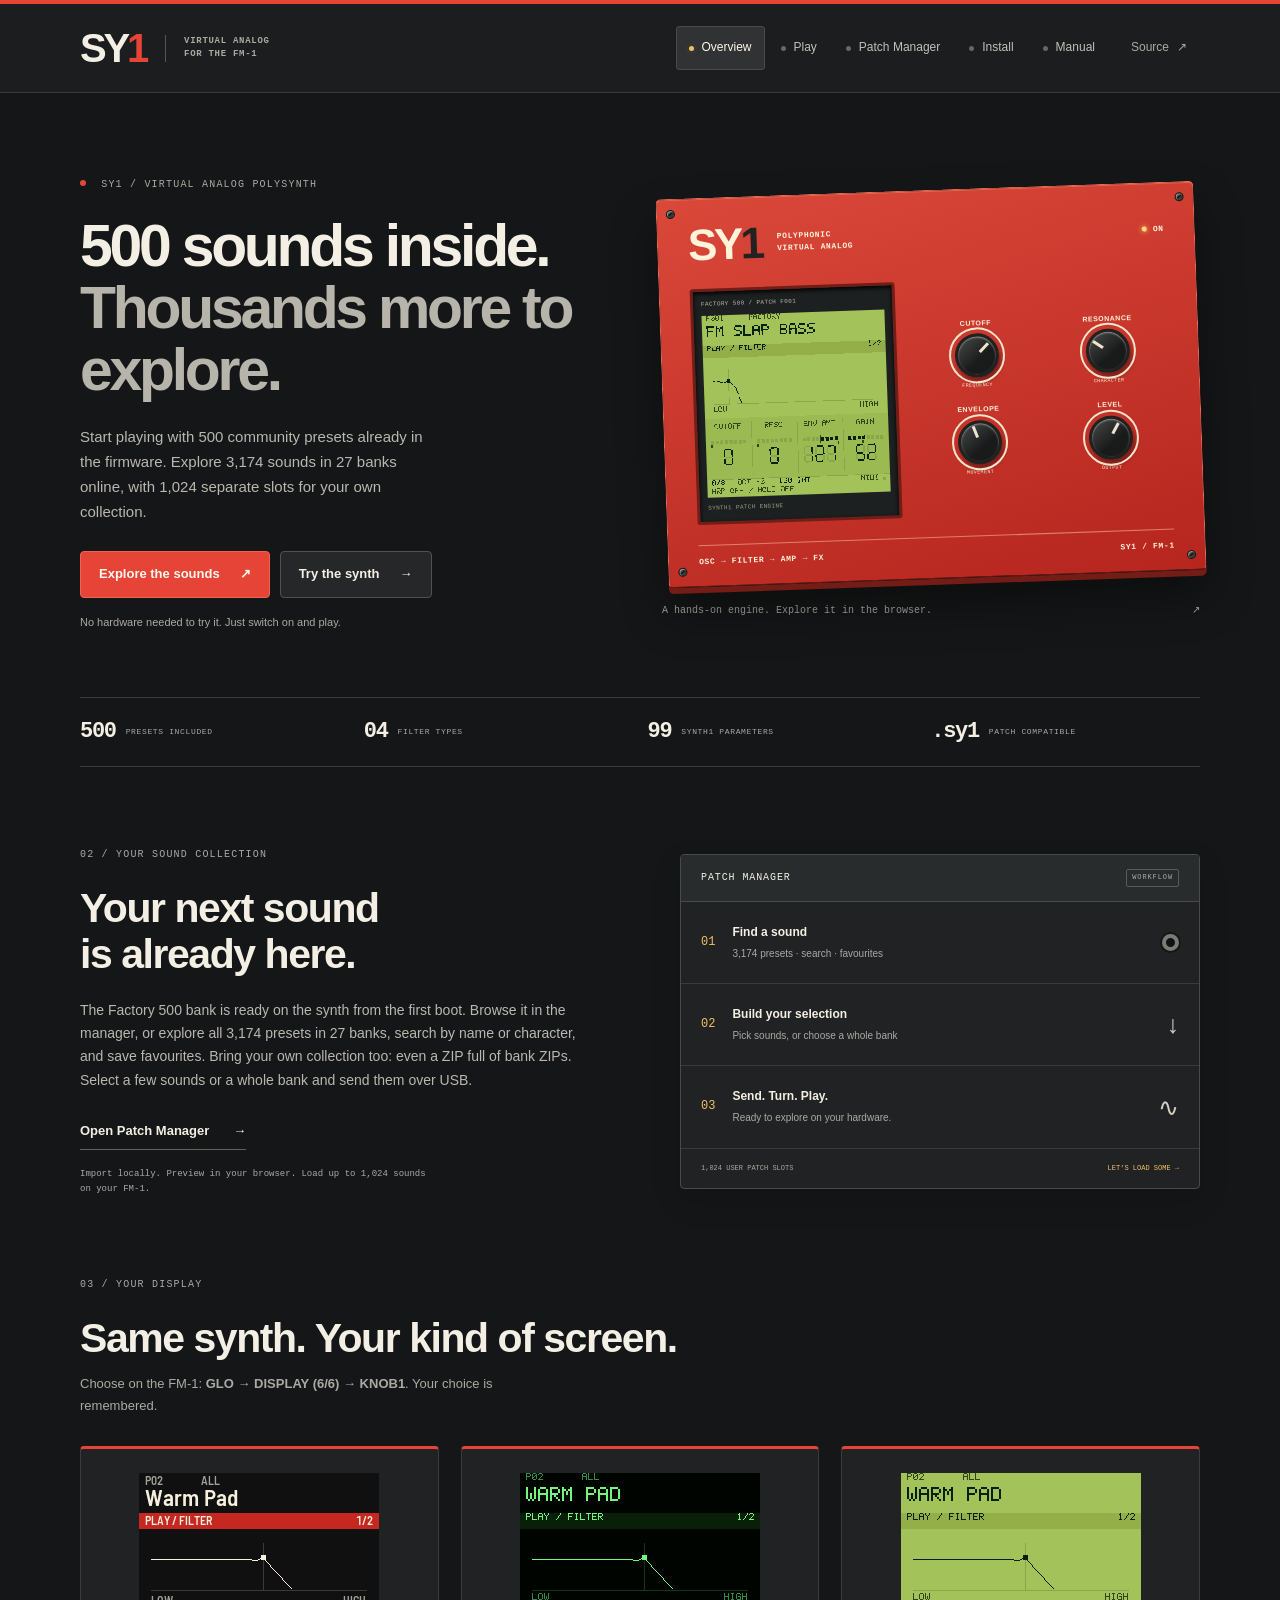
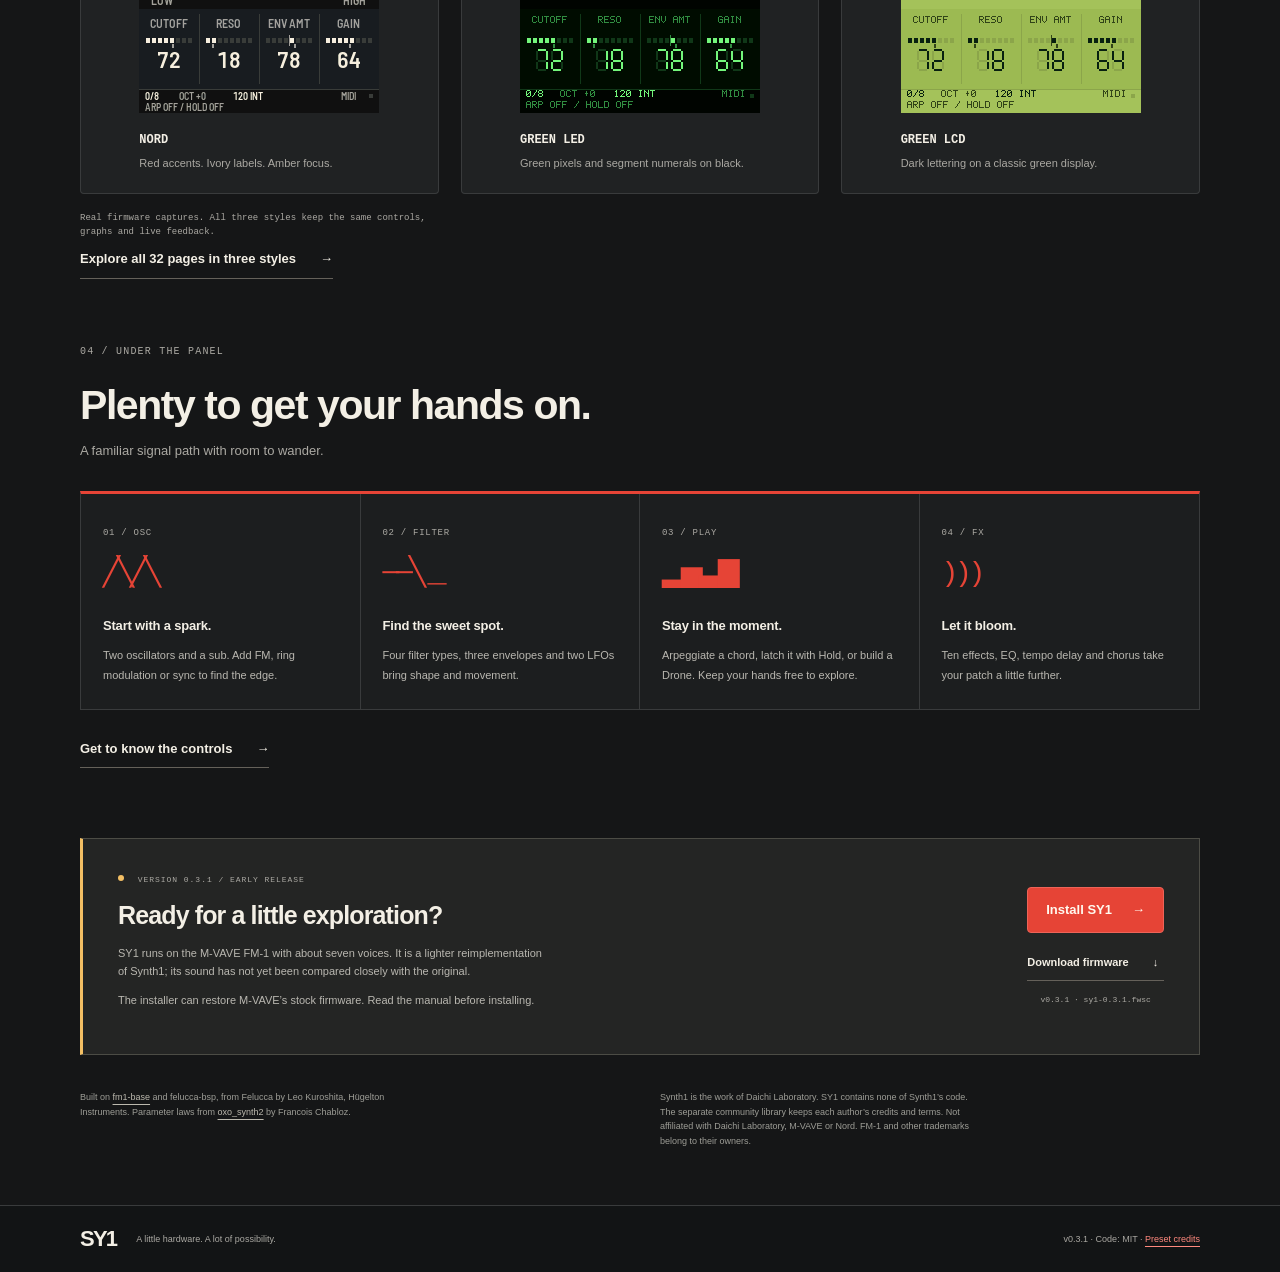
==== index.html @ b0b43656 "Patch Manager as a full-window librarian for the 1,024 user slots Two panes with a slot map, staged " ====
<!doctype html>
<html lang="en">
<head>
  <meta charset="utf-8">
  <meta name="viewport" content="width=device-width, initial-scale=1">
  <title>SY1 · Thousands of patches. One small synth.</title>
  <meta name="description" content="Turn the M-VAVE FM-1 into a hands-on virtual analog polysynth. Play SY1 in your browser, install the firmware, and manage your Synth1 patches.">
<link rel="stylesheet" href="assets/site.css">
</head>
<body data-site-page="home">
<a class="site-skip" href="#content">Skip to content</a>
<header class="site-header"><div class="site-header-inner"><a class="site-brand" href="./" aria-label="SY1 home">SY<span>1</span><span class="brand-caption">VIRTUAL ANALOG<br>FOR THE FM-1</span></a><nav class="site-nav" aria-label="Main navigation"><a href="./" aria-current="page"><span class="nav-led" aria-hidden="true"></span>Overview</a><a href="emu/"><span class="nav-led" aria-hidden="true"></span>Play</a><a href="manager/" target="_blank" rel="noopener"><span class="nav-led" aria-hidden="true"></span>Patch Manager</a><a href="install/"><span class="nav-led" aria-hidden="true"></span>Install</a><a href="manual/"><span class="nav-led" aria-hidden="true"></span>Manual</a><a href="https://github.com/fenderberg/fm1-sy1" class="source-link">Source <span aria-hidden="true">↗</span></a></nav></div></header>
<main id="content" tabindex="-1">
  <section class="hero">
    <div class="hero-copy">
      <p class="eyebrow"><span class="signal-led" aria-hidden="true"></span> SY1 / VIRTUAL ANALOG POLYSYNTH</p>
      <h1>500 sounds inside.<br><span>Thousands more to explore.</span></h1>
      <p class="hero-lede">Start playing with 500 community presets already in the firmware. Explore 3,174 sounds in 27 banks online, with 1,024 separate slots for your own collection.</p>
      <div class="hero-actions"><a class="button primary" href="manager/" target="_blank" rel="noopener">Explore the sounds <span aria-hidden="true">↗</span></a><a class="button secondary" href="emu/">Try the synth <span aria-hidden="true">→</span></a></div>
      <p class="hero-note">No hardware needed to try it. Just switch on and play.</p>
    </div>
    <a class="rack-link" href="emu/" aria-label="Open SY1 in the browser">
      <div class="rack" aria-hidden="true">
        <i class="rack-screw screw-tl"></i><i class="rack-screw screw-tr"></i><i class="rack-screw screw-bl"></i><i class="rack-screw screw-br"></i>
        <div class="rack-topline"><span class="rack-brand">SY<span>1</span></span><span class="rack-label">POLYPHONIC<br>VIRTUAL ANALOG</span><span class="rack-power"><i></i> ON</span></div>
        <div class="rack-controls">
          <div class="rack-lcd"><span class="lcd-caption">FACTORY 500 / PATCH F001</span><img src="manual/img/screen-factory-lcd.png" width="240" height="240" alt=""><span class="lcd-footer">SYNTH1 PATCH ENGINE</span></div>
          <div class="rack-knobs">
            <div class="knob-unit"><span>CUTOFF</span><i class="knob knob-a"></i><small>FREQUENCY</small></div>
            <div class="knob-unit"><span>RESONANCE</span><i class="knob knob-b"></i><small>CHARACTER</small></div>
            <div class="knob-unit"><span>ENVELOPE</span><i class="knob knob-c"></i><small>MOVEMENT</small></div>
            <div class="knob-unit"><span>LEVEL</span><i class="knob knob-d"></i><small>OUTPUT</small></div>
          </div>
        </div>
        <div class="rack-bottom"><span>OSC → FILTER → AMP → FX</span><span class="rack-model">SY1 / FM-1</span></div>
      </div>
      <span class="rack-caption">A hands-on engine. Explore it in the browser. <span aria-hidden="true">↗</span></span>
    </a>
  </section>

  <div class="spec-strip" aria-label="Synthesizer features"><span><b>500</b> PRESETS INCLUDED</span><span><b>04</b> FILTER TYPES</span><span><b>99</b> SYNTH1 PARAMETERS</span><span><b>.sy1</b> PATCH COMPATIBLE</span></div>

  <section class="patch-feature" aria-labelledby="patch-title">
    <div class="patch-copy"><p class="eyebrow">02 / YOUR SOUND COLLECTION</p><h2 id="patch-title">Your next sound<br>is already here.</h2><p>The Factory 500 bank is ready on the synth from the first boot. Browse it in the manager, or explore all 3,174 presets in 27 banks, search by name or character, and save favourites. Bring your own collection too: even a ZIP full of bank ZIPs. Select a few sounds or a whole bank and send them over USB.</p><a class="text-link" href="manager/">Open Patch Manager <span aria-hidden="true">→</span></a><p class="micro-note">Import locally. Preview in your browser. Load up to 1,024 sounds on your FM-1.</p></div>
    <div class="patch-preview" aria-label="Patch Manager workflow preview">
      <div class="panel-title"><span>PATCH MANAGER</span><span class="preview-label">WORKFLOW</span></div>
      <div class="preview-step"><span class="step-number">01</span><div><strong>Find a sound</strong><span>3,174 presets · search · favourites</span></div><span class="mini-jack" aria-hidden="true"></span></div>
      <div class="preview-step"><span class="step-number">02</span><div><strong>Build your selection</strong><span>Pick sounds, or choose a whole bank</span></div><span class="file-mark" aria-hidden="true">↓</span></div>
      <div class="preview-step"><span class="step-number">03</span><div><strong>Send. Turn. Play.</strong><span>Ready to explore on your hardware.</span></div><span class="mini-wave" aria-hidden="true">∿</span></div>
      <div class="preview-bottom"><span>1,024 USER PATCH SLOTS</span><a href="manager/" target="_blank" rel="noopener">LET’S LOAD SOME <span aria-hidden="true">→</span></a></div>
    </div>
  </section>

  <section class="display-section" aria-labelledby="display-title">
    <div class="section-heading"><p class="eyebrow">03 / YOUR DISPLAY</p><h2 id="display-title">Same synth. Your kind of screen.</h2><p>Choose on the FM-1: <strong>GLO → DISPLAY (6/6) → KNOB1</strong>. Your choice is remembered.</p></div>
    <div class="display-styles">
      <figure><img src="manual/img/screen-play.png" width="240" height="240" loading="lazy" alt="NORD display with a red section strip, ivory labels and amber indicators"><figcaption><strong>NORD</strong><span>Red accents. Ivory labels. Amber focus.</span></figcaption></figure>
      <figure><img src="manual/img/screen-green-play.png" width="240" height="240" loading="lazy" alt="GREEN LED display with green pixel lettering and segment numerals on black"><figcaption><strong>GREEN LED</strong><span>Green pixels and segment numerals on black.</span></figcaption></figure>
      <figure><img src="manual/img/screen-lcd-play.png" width="240" height="240" loading="lazy" alt="GREEN LCD display with dark lettering and graphics on a light green background"><figcaption><strong>GREEN LCD</strong><span>Dark lettering on a classic green display.</span></figcaption></figure>
    </div>
    <p class="micro-note">Real firmware captures. All three styles keep the same controls, graphs and live feedback.</p>
    <a class="text-link" href="manual/screens/">Explore all 32 pages in three styles <span aria-hidden="true">→</span></a>
  </section>

  <section class="sound-section" aria-labelledby="sound-title">
    <div class="section-heading"><p class="eyebrow">04 / UNDER THE PANEL</p><h2 id="sound-title">Plenty to get your hands on.</h2><p>A familiar signal path with room to wander.</p></div>
    <div class="signal-path">
      <article><span class="module-number">01 / OSC</span><span class="module-symbol" aria-hidden="true">╱╲╱╲</span><h3>Start with a spark.</h3><p>Two oscillators and a sub. Add FM, ring modulation or sync to find the edge.</p></article>
      <article><span class="module-number">02 / FILTER</span><span class="module-symbol" aria-hidden="true">──╲＿</span><h3>Find the sweet spot.</h3><p>Four filter types, three envelopes and two LFOs bring shape and movement.</p></article>
      <article><span class="module-number">03 / PLAY</span><span class="module-symbol" aria-hidden="true">▂▅▃▇</span><h3>Stay in the moment.</h3><p>Arpeggiate a chord, latch it with Hold, or build a Drone. Keep your hands free to explore.</p></article>
      <article><span class="module-number">04 / FX</span><span class="module-symbol" aria-hidden="true">)))</span><h3>Let it bloom.</h3><p>Ten effects, EQ, tempo delay and chorus take your patch a little further.</p></article>
    </div>
    <a class="text-link" href="manual/">Get to know the controls <span aria-hidden="true">→</span></a>
  </section>

  <section class="release-section" aria-labelledby="release-title">
    <div><p class="eyebrow"><span class="signal-led amber" aria-hidden="true"></span> VERSION 0.3.1 / EARLY RELEASE</p><h2 id="release-title">Ready for a little exploration?</h2><p>SY1 runs on the M-VAVE FM-1 with about seven voices. It is a lighter reimplementation of Synth1; its sound has not yet been compared closely with the original.</p><p>The installer can restore M-VAVE’s stock firmware. Read the manual before installing.</p></div>
    <div class="release-actions"><a class="button primary" href="install/">Install SY1 <span aria-hidden="true">→</span></a><a class="text-link" href="firmware/sy1-0.3.1.fwsc" download>Download firmware <span aria-hidden="true">↓</span></a><span class="micro-note">v0.3.1 · sy1-0.3.1.fwsc</span></div>
  </section>
  <div class="credits"><p>Built on <a href="https://github.com/charlesvestal/fm1-base">fm1-base</a> and felucca-bsp, from Felucca by Leo Kuroshita, Hügelton Instruments. Parameter laws from <a href="https://github.com/chab/oxo_synth2">oxo_synth2</a> by Francois Chabloz.</p><p>Synth1 is the work of Daichi Laboratory. SY1 contains none of Synth1’s code. The separate community library keeps each author’s credits and terms. Not affiliated with Daichi Laboratory, M-VAVE or Nord. FM-1 and other trademarks belong to their owners.</p></div>
</main>
<footer class="site-footer"><div><a class="footer-wordmark" href="./">SY1</a><span>A little hardware. A lot of possibility.</span></div><p>v0.3.1 · Code: MIT · <a href="library/CREDITS.md">Preset credits</a></p></footer>
</body>
</html>
---- assets/site.css ----
/* SY1: a red front plate, dark instrument panels, ivory labels and amber feedback. */
:root, :root[data-theme], :root:not([data-theme="light"]) {
  color-scheme: dark;
  --ground: #151617; --paper: #151617; --bg: #151617;
  --ink: #f3efe5; --fg: #f3efe5; --muted: #aba9a3; --dim: #aba9a3;
  --rule: #393b3c; --card: #202223; --sheet: #252728;
  --accent: #ff897e; --on-accent: #151617; --hot: #f05a4d; --hot-ink: #ff897e;
  --hot-t: #482723; --cool: #f3bf64; --cool-t: #30291e;
  --teal: #94d6af; --bad: #ff9c90; --focus: #ffd083;
  --red: #e64436; --amber: #f3bf64; --max: 1184px;
}
* { box-sizing: border-box; }
html { scroll-padding-top: 120px; }
body[data-site-page] { margin: 0; padding: 0; background: var(--ground); color: var(--ink); font: 16px/1.65 -apple-system, BlinkMacSystemFont, "Segoe UI", sans-serif; }
body[data-site-page] main { max-width: var(--max); margin: 0 auto; padding: 56px 32px 0; }
body[data-site-page] main:focus { outline: none; }
a { color: var(--accent); text-underline-offset: 4px; }
a:hover { background: transparent; color: #ffb0a7; }
:focus-visible { outline: 3px solid var(--focus); outline-offset: 5px; }
h1, h2, h3 { color: var(--ink); font-family: inherit; text-wrap: balance; }
h1 { font-weight: 750; letter-spacing: -.055em; line-height: 1.05; }
h2 { border: 0; padding: 0; font-size: clamp(1.7rem, 3.2vw, 2.7rem); line-height: 1.13; letter-spacing: -.035em; }
h3 { font-size: 1.08rem; letter-spacing: -.015em; }
p { max-width: 65ch; }
button, input, textarea { font: inherit; }
body[data-site-page] button, .button { min-height: 44px; border-radius: 4px; font-weight: 600; }
body[data-site-page] button { color: var(--ink); background: #303334; border: 1px solid #5a5d5e; padding: .6em 1em; }
body[data-site-page] button:hover:not(:disabled) { border-color: var(--amber); background: #3b3c39; }
body[data-site-page] button.primary { background: var(--red); border-color: var(--red); color: #fff8ee; }
body[data-site-page] button:disabled { cursor: default; opacity: .45; }
body[data-site-page] input[type=number], body[data-site-page] textarea { color: var(--ink); background: #131617; border: 1px solid #5a5d5e; border-radius: 4px; min-height: 44px; padding: .5em .65em; }
button, a, input, summary { -webkit-tap-highlight-color: transparent; }
button, .button, .site-nav a { transition: background-color .15s, border-color .15s, color .15s; }
[hidden] { display: none !important; }
.site-skip { position: fixed; top: -100px; left: 20px; background: var(--amber); color: #151617; padding: 10px 18px; z-index: 100; }
.site-skip:focus { top: 8px; }
body[data-site-page] > .site-header { position: sticky; top: 0; z-index: 20; display: block; max-width: none; margin: 0; padding: 0; background: #1b1d1e; border: 0; border-top: 4px solid var(--red); border-bottom: 1px solid var(--rule); }
.site-header-inner { max-width: var(--max); min-height: 88px; padding: 0 32px; margin: 0 auto; display: flex; align-items: center; justify-content: space-between; gap: 24px; }
.site-brand { display: inline-flex; gap: 0; align-items: center; color: var(--ink); text-decoration: none; font: 850 40px/1 sans-serif; letter-spacing: -.08em; flex-shrink: 0; }
.site-brand > span:first-child { color: var(--red); }
.site-brand .brand-caption { display: block; font: 600 9px/1.5 ui-monospace, "SFMono-Regular", Consolas, monospace; color: var(--muted); letter-spacing: .08em; margin-left: 19px; padding-left: 18px; border-left: 1px solid #565655; }
body[data-site-page] .site-nav { margin: 0; display: flex; flex-wrap: wrap; align-items: center; gap: 3px; font-size: 12px; }
.site-nav a { display: inline-flex; align-items: center; justify-content: center; gap: 8px; min-height: 44px; padding: 0 12px; border: 1px solid transparent; border-radius: 3px; text-decoration: none; color: #c1bfb8; white-space: nowrap; }
.site-nav a:hover { color: var(--ink); background: #2a2c2d; }
.site-nav a[aria-current="page"] { background: #303233; color: #fff7e8; border-color: #484b4c; }
.nav-led { width: 5px; height: 5px; border-radius: 50%; background: #666861; flex-shrink: 0; }
[aria-current="page"] .nav-led { background: var(--amber); box-shadow: 0 0 7px #f3bf6433; }
.site-nav .source-link { color: var(--muted); margin-left: 7px; }
.eyebrow, .module-number, .micro-note, .panel-title, .spec-strip, .preview-bottom, .step-number { font-family: ui-monospace, "SFMono-Regular", Consolas, monospace; }
.eyebrow { color: var(--muted); font-size: 10px; font-weight: 500; letter-spacing: .12em; line-height: 1.6; margin: 0 0 22px; }
.signal-led { display: inline-block; width: 6px; height: 6px; margin-right: 8px; border-radius: 50%; background: var(--red); vertical-align: 1px; }
.signal-led.amber { background: var(--amber); }
.button { display: inline-flex; justify-content: center; align-items: center; gap: 20px; padding: 13px 18px; font-size: 13px; line-height: 1.4; border: 1px solid transparent; text-decoration: none; }
.button.primary { background: var(--red); color: #fff9ef; border-color: #ed6358; }
.button.primary:hover { background: #f15b4d; color: #fff; }
.button.secondary { color: var(--ink); background: #252728; border-color: #505251; }
.button.secondary:hover { border-color: var(--amber); background: #303231; }
.text-link { display: inline-flex; gap: 24px; align-items: center; color: var(--ink); font-size: 13px; font-weight: 650; text-decoration: none; padding: 8px 0; border-bottom: 1px solid #65615a; }
.text-link:hover { color: var(--amber); border-color: var(--amber); }
.hero { display: grid; grid-template-columns: 1fr 1fr; align-items: center; gap: 44px; padding: 28px 0 66px; }
.hero h1 { font-size: clamp(2.6rem, 4.6vw, 3.85rem); margin: 0 0 25px; }
.hero h1 span { color: #b7b4ab; }
.hero-lede { font-size: 15px; color: #b9b7b0; max-width: 43ch; margin: 0 0 27px; }
.hero-actions { display: flex; flex-wrap: wrap; gap: 10px; }
.hero-note { font-size: 11px; color: var(--muted); margin: 15px 0 0; }
.rack-link { text-decoration: none; display: block; min-width: 0; }
.rack { position: relative; background: linear-gradient(165deg, #da483a, #b6251e); border: 1px solid #f16b5b; border-bottom-color: #6c1712; border-radius: 5px; padding: 24px 30px 18px; color: #fff3da; box-shadow: 0 6px 0 #741c16, 0 25px 45px #0006, inset 0 1px #ffad7155; transform: rotate(-2deg); transition: transform .2s; }
.rack-link:hover .rack { transform: rotate(0); }
.rack-screw { position: absolute; width: 9px; height: 9px; border-radius: 50%; background: #3b3b39; border: 1px solid #151617; box-shadow: inset 1px 1px 1px #999; }
.rack-screw::after { content: ""; position: absolute; left: 1px; right: 1px; top: 3px; height: 1px; background: #111; transform: rotate(-35deg); }
.screw-tl { left: 9px; top: 10px; }.screw-tr { right: 9px; top: 10px; }.screw-bl { left: 9px; bottom: 10px; }.screw-br { right: 9px; bottom: 10px; }
.rack-topline { display: flex; align-items: center; gap: 15px; margin-bottom: 22px; }
.rack-brand { font: 850 44px/1 sans-serif; letter-spacing: -.07em; }
.rack-brand span { color: #222; }
.rack-label, .rack-power, .rack-bottom { font: 600 8px/1.55 ui-monospace, Consolas, monospace; letter-spacing: .08em; }
.rack-power { margin-left: auto; display: flex; gap: 6px; align-items: center; }
.rack-power i { width: 5px; height: 5px; border-radius: 50%; background: #ffd777; box-shadow: 0 0 5px #fccc6c; }
.rack-controls { display: grid; grid-template-columns: 43% 1fr; gap: 20px; }
.rack-lcd { background: #1d2020; border: 3px solid #711d18; border-radius: 3px; padding: 8px; box-shadow: inset 0 2px 4px #000; min-width: 0; }
.lcd-caption, .lcd-footer { display: block; font: 500 6px/1.6 ui-monospace, monospace; color: #bcb9ab; letter-spacing: .06em; }
.lcd-footer { margin-top: 6px; color: #9e9a85; }
.rack-lcd img { width: 100%; height: auto; display: block; margin-top: 6px; image-rendering: pixelated; }
.rack-knobs { display: grid; grid-template-columns: 1fr 1fr; gap: 15px 12px; align-content: center; }
.knob-unit { text-align: center; min-width: 0; }
.knob-unit > span { font: 650 7px/1.3 sans-serif; letter-spacing: .07em; display: block; margin-bottom: 6px; }
.knob-unit small { display: block; font: 500 5px/1.5 ui-monospace, monospace; letter-spacing: .08em; margin-top: 5px; }
.rack .knob { display: block; position: relative; width: 44px; height: 44px; margin: 0 auto; background: linear-gradient(140deg, #484b49, #191b1b 60%); border-radius: 50%; border: 3px solid #202120; outline: 2px solid #f3e6cd; outline-offset: 4px; box-shadow: 2px 5px 4px #581812aa, inset 0 1px 2px #999; }
.rack .knob::after { content: ""; position: absolute; top: 2px; left: 17px; height: 12px; width: 3px; background: #eee5cf; transform-origin: 1px 17px; }
.knob-a::after { transform: rotate(45deg); }.knob-b::after { transform: rotate(-55deg); }.knob-c::after { transform: rotate(-20deg); }.knob-d::after { transform: rotate(30deg); }
.rack-bottom { display: flex; justify-content: space-between; gap: 10px; margin-top: 20px; border-top: 1px solid #fce1bb77; padding-top: 10px; }
.rack-model { font-weight: 800; }
.rack-caption { display: flex; justify-content: space-between; gap: 8px; margin-top: 24px; color: var(--muted); font: 10px/1.5 ui-monospace, monospace; }
.spec-strip { display: grid; grid-template-columns: repeat(4, 1fr); padding: 23px 0; border-block: 1px solid var(--rule); font-size: 8px; letter-spacing: .08em; color: var(--muted); gap: 15px; }
.spec-strip span { display: flex; align-items: center; gap: 10px; }
.spec-strip b { font: 600 22px/1 ui-monospace, monospace; letter-spacing: -.06em; color: var(--ink); }
.patch-feature { display: grid; grid-template-columns: 1fr 1fr; align-items: center; gap: 80px; padding: 80px 0; }
.patch-copy h2 { margin: 0 0 22px; }
.patch-copy > p:not(.eyebrow):not(.micro-note) { color: #b9b7b0; font-size: 14px; margin-bottom: 20px; }
.micro-note { font-size: 9px; color: var(--muted); margin: 17px 0 0; }
.patch-preview { background: #202223; border: 1px solid #4a4b49; border-radius: 4px; overflow: hidden; box-shadow: 0 12px 30px #0002; }
.panel-title { padding: 14px 20px; display: flex; justify-content: space-between; align-items: center; gap: 8px; background: #292c2d; font-size: 10px; letter-spacing: .09em; border-bottom: 1px solid #494b48; }
.preview-label { font-size: 7px; color: var(--muted); border: 1px solid #5a5b56; border-radius: 2px; padding: 2px 5px; }
.preview-step { display: flex; gap: 17px; align-items: center; padding: 21px 20px; border-bottom: 1px solid var(--rule); }
.step-number { color: var(--amber); font-size: 12px; }
.preview-step div { flex: 1; }
.preview-step strong, .preview-step div > span { display: block; }
.preview-step strong { font-size: 12px; font-weight: 600; }
.preview-step div > span { font-size: 10px; color: var(--muted); margin-top: 3px; }
.mini-jack { width: 17px; height: 17px; border-radius: 50%; border: 4px solid #797b74; background: #101112; box-shadow: 0 0 0 2px #141616; }
.file-mark, .mini-wave { color: #d3cec0; font-size: 25px; line-height: 1; }
.preview-bottom { padding: 14px 20px; display: flex; flex-wrap: wrap; gap: 12px; justify-content: space-between; font-size: 7px; color: var(--muted); }
.preview-bottom a { color: var(--amber); text-decoration: none; }
.sound-section { padding: 0 0 70px; }
.section-heading h2 { margin: 0 0 12px; }
.section-heading > p:last-child { color: var(--muted); font-size: 13px; margin: 0 0 30px; }
.signal-path { display: grid; grid-template-columns: repeat(4, 1fr); border: 1px solid var(--rule); border-top: 3px solid var(--red); margin-bottom: 20px; }
.signal-path article { padding: 23px 22px; border-right: 1px solid var(--rule); background: #1c1e1f; min-width: 0; }
.signal-path article:last-child { border: 0; }
.module-number { color: var(--muted); font-size: 9px; letter-spacing: .08em; }
.module-symbol { display: block; color: var(--red); font: 28px/1.4 ui-monospace, monospace; letter-spacing: -.12em; height: 58px; padding-top: 10px; }
.signal-path h3 { font-size: 13px; margin: 13px 0 10px; }
.signal-path p { font-size: 11px; line-height: 1.8; margin: 0; color: #b9b7b0; }
.release-section { display: grid; grid-template-columns: 1fr auto; align-items: center; gap: 50px; padding: 35px; background: #242524; border: 1px solid #4c4c45; border-left: 3px solid var(--amber); }
.release-section h2 { font-size: 25px; margin: 0 0 15px; }
.release-section .eyebrow { font-size: 8px; margin-bottom: 14px; }
.release-section p:not(.eyebrow) { font-size: 11px; color: #b9b7b0; margin: 0 0 10px; max-width: 70ch; }
.release-actions { display: flex; flex-direction: column; align-items: stretch; gap: 12px; }
.release-actions .micro-note { margin: 0; font-size: 8px; text-align: center; }
.release-actions .text-link { font-size: 11px; }
.credits { margin: 35px 0; display: grid; grid-template-columns: 1fr 1fr; gap: 40px; }
.credits p { color: #9d9d96; font-size: 9px; margin: 0; }
.credits a { color: #bcb9ae; }
body[data-site-page] > .site-footer { max-width: none; margin: 56px 0 0; padding: 22px max(32px, calc((100vw - 1120px) / 2)); display: flex; gap: 20px; justify-content: space-between; align-items: center; border-top: 1px solid var(--rule); color: var(--muted); background: #121415; }
.site-footer > div { display: flex; align-items: center; gap: 20px; }
.footer-wordmark { font: 850 22px/1 sans-serif; letter-spacing: -.08em; color: var(--ink); text-decoration: none; }
.site-footer span, .site-footer p { font-size: 9px; margin: 0; }
/* The utility pages retain their existing behavior and share the same front panel. */
body[data-site-page] > .page-heading { max-width: 960px; display: block; margin: 0 auto; padding: 48px 32px 0; }
.page-heading h1 { font-size: clamp(2rem, 4vw, 3rem); margin: 0 0 16px; }
.page-heading .eyebrow { margin: 0 0 18px; }
.page-heading > p:not(.eyebrow) { color: var(--muted); max-width: 64ch; margin: 0; font-size: 14px; }
body[data-site-page="manager"] main { max-width: 960px; padding-top: 30px; }
body[data-site-page="manager"] section { border: 1px solid var(--rule); border-radius: 4px; background: var(--card); padding: 25px; margin-top: 20px; }
body[data-site-page="manager"] section h2 { font-size: 19px; margin: 0 0 15px; letter-spacing: -.015em; }
body[data-site-page="manager"] .manager-step { color: var(--amber); font: 12px/1 ui-monospace, monospace; margin-right: 12px; }
body[data-site-page="manager"] .drop { border: 1px dashed #74756b; border-radius: 3px; background: #151818; padding: 32px 16px; }
body[data-site-page="manager"] .drop.over { color: var(--amber); border-color: var(--amber); background: #2e2b20; }
body[data-site-page="manager"] .muted { font-size: 12px; }
.connection-strip { display: flex; align-items: center; gap: 9px; margin-top: 18px; color: var(--muted); font: 10px/1.5 ui-monospace, monospace; }
.connection-strip .signal-led { background: #74776f; margin: 0; }
.connection-strip[data-state="connected"] .signal-led { background: #a5d7b2; }
.connection-strip[data-state="connecting"] .signal-led { background: var(--amber); }
.connection-strip[data-state="error"] .signal-led { background: var(--red); }
body[data-site-page="manager"] section[aria-disabled="true"] { opacity: .7; }
body[data-site-page="manager"] .row { gap: 12px; }
body[data-site-page="manager"] ol.slots li { min-height: 44px; }
body[data-site-page="manager"] button.quiet { min-height: 36px; }
body[data-site-page="manager"] #erase { color: #ffaaa0; border-color: #81544d; }
.tool-tip { font-size: 11px; color: var(--muted); margin: 14px 0 0; }
body[data-site-page="install"] main { max-width: 820px; }
body[data-site-page="install"] h1 { font-size: 42px; margin-bottom: 25px; }
body[data-site-page="install"] h2 { margin-top: 40px; font-size: 23px; }
body[data-site-page="install"] main p, body[data-site-page="install"] main li { font-size: 14px; }
body[data-site-page="install"] > footer:not(.site-footer) { max-width: 820px; padding: 30px 32px 0; }
body[data-site-page="install"] .lang { background: transparent; border: 0; color: var(--muted); }
body[data-site-page="install"] dialog { background: #242627; border: 1px solid #66675e; border-radius: 5px; }
body[data-site-page="manual"] main { max-width: 900px; }
body[data-site-page="manual"] h1 { font-size: 44px; margin: 0 0 20px; }
body[data-site-page="manual"] main h2 { font-size: 25px; padding-top: 28px; border-top: 1px solid var(--rule); margin-top: 45px; }
body[data-site-page="manual"] main p, body[data-site-page="manual"] main li { font-size: 14px; }
body[data-site-page="manual"] .num { color: var(--amber); }
body[data-site-page="manual"] figure.shot img { width: 240px; border: 8px solid #2b2d2d; box-shadow: 0 0 0 1px #595a53; }
body[data-site-page="manual"] figcaption { font-size: 11px; }
body[data-site-page="manual"] nav.contents { padding: 5px 24px 18px; border: 1px solid var(--rule); background: var(--card); }
body[data-site-page="manual"] nav.contents h2 { border: 0; margin-top: 0; font-size: 19px; }
body[data-site-page="manual"] pre { border: 1px solid var(--rule); border-radius: 3px; }
body[data-site-page="emu"] .page-heading { max-width: 1120px; }
body[data-site-page="emu"] main { max-width: 1120px; padding-top: 28px; }
body[data-site-page="emu"] .devicebox { border: 1px solid #424644; border-radius: 5px; background: #242727; padding: 12px; box-shadow: 0 10px 25px #0003; }
body[data-site-page="emu"] .start button { background: var(--red); color: #fff8eb; border-color: #ff8d75; border-radius: 5px; }
body[data-site-page="emu"] .speak, body[data-site-page="emu"] .sy1 { border-radius: 4px; }
body[data-site-page="emu"] .bar { padding: 16px; border: 1px solid var(--rule); background: #202223; border-radius: 4px; gap: 10px 16px; font-size: 12px; }
body[data-site-page="emu"] .bar button, body[data-site-page="emu"] .speak button, body[data-site-page="emu"] .sy1 button { min-height: 44px; border-radius: 4px; font-size: 12px; }
body[data-site-page="emu"] .speak h2 { font-size: 17px; }
body[data-site-page="emu"] .sy1 .drop { border-radius: 3px; }
@media (min-width: 1400px) { .hero { gap: 65px; } }
@media (max-width: 1000px) {
  .site-brand .brand-caption { display: none; }
  .hero { gap: 28px; }
  .hero-actions { flex-direction: column; align-items: flex-start; }
  .rack { padding: 22px 23px 16px; }
  .rack-controls { gap: 15px; }
  .rack-knobs { gap: 17px 10px; }
  .rack .knob { width: 35px; height: 35px; }
  .rack .knob::after { left: 13px; height: 9px; transform-origin: 1px 13px; }
  .patch-feature { gap: 40px; }
  .spec-strip { font-size: 7px; }.spec-strip b { font-size: 19px; }
}
@media (max-width: 700px) {
  html { scroll-padding-top: 190px; }
  .site-header-inner { flex-wrap: wrap; gap: 12px; padding: 17px 20px 13px; }
  .site-brand { font-size: 32px; }.site-brand .brand-caption { display: block; font-size: 8px; }
  body[data-site-page] .site-nav { width: 100%; display: grid; grid-template-columns: repeat(3, minmax(0, 1fr)); gap: 4px; }
  .site-nav a { font-size: 11px; padding: 0 6px; min-height: 39px; gap: 6px; }
  .site-nav .source-link { margin: 0; }
  body[data-site-page] main { padding: 34px 20px 0; }
  .hero { grid-template-columns: 1fr; gap: 42px; padding: 5px 0 38px; }
  .hero h1 { font-size: clamp(2.6rem, 9.5vw, 4rem); }
  .hero-lede { max-width: 44ch; }
  .hero-actions { flex-direction: row; align-items: stretch; }
  .hero-actions .button { font-size: 12px; flex: 1 1 180px; }
  .rack-link { max-width: 480px; width: calc(100% - 12px); margin: 0 auto; }
  .rack { padding: 22px 26px 17px; }
  .rack-brand { font-size: 38px; }.rack-topline { margin-bottom: 18px; }
  .rack .knob { width: 40px; height: 40px; }.rack .knob::after { left: 15px; transform-origin: 1px 15px; }
  .rack-knobs { gap: 18px 10px; }
  .rack-caption { font-size: 8px; }
  .spec-strip { grid-template-columns: 1fr 1fr; padding: 22px 0; gap: 25px 15px; font-size: 8px; }
  .spec-strip b { font-size: 23px; }.spec-strip span { gap: 12px; }
  .patch-feature { grid-template-columns: 1fr; padding: 48px 0; gap: 30px; }
  .patch-copy h2 br { display: none; }.patch-copy h2 { font-size: 34px; }
  .signal-path { grid-template-columns: 1fr 1fr; }.signal-path article:nth-child(2) { border-right: 0; }.signal-path article:nth-child(-n+2) { border-bottom: 1px solid var(--rule); }
  .signal-path article { padding: 20px 16px; }.signal-path h3 { font-size: 12px; }
  .sound-section { padding-bottom: 40px; }
  .release-section { grid-template-columns: 1fr; padding: 25px 20px; gap: 20px; }
  .release-actions { align-items: flex-start; }.release-actions .button { width: 100%; }
  .credits { grid-template-columns: 1fr; gap: 14px; margin: 25px 0; }
  body[data-site-page] > .site-footer { padding: 22px 20px; margin-top: 38px; flex-wrap: wrap; gap: 13px; }
  .site-footer > div { gap: 13px; }
  body[data-site-page] > .page-heading { padding: 34px 20px 0; }
  body[data-site-page="manager"] section { padding: 20px 16px; }
  body[data-site-page="manager"] .row { gap: 10px; }
  body[data-site-page="manager"] .row button { flex: 1 1 auto; }
  body[data-site-page="manager"] .drop { padding: 26px 12px; }
  body[data-site-page="manager"] ol.slots { font-size: 12px; }
  body[data-site-page="install"] > footer:not(.site-footer) { padding: 25px 20px 0; }
}
@media (prefers-reduced-motion: reduce) { *, *::before, *::after { animation: none !important; transition: none !important; scroll-behavior: auto !important; } }

/* Library uses the full rack width, with its own responsive transfer panel. */
body[data-site-page="manager"] > .page-heading, body[data-site-page="manager"] main { max-width: 1248px; }
body[data-site-page="manager"] .transfer-panel .transfer-inner { position: sticky; top: 110px; }
body[data-site-page="manager"] button.preview-link { padding: 6px 2px; min-height: 36px; font-size: 10px; }
.selection-jump { display: inline-block; margin-top: 15px; font-size: 12px; }
@media(max-width:760px) { body[data-site-page="manager"] .transfer-panel .transfer-inner { position: static; } }
body[data-site-page="manager"] .transfer-panel { position: sticky; top: 110px; max-height: calc(100dvh - 126px); overflow: auto; }
body[data-site-page="manager"] .transfer-panel .transfer-inner { position: static; }
@media(max-width:760px) { body[data-site-page="manager"] .transfer-panel { position: static; max-height: none; overflow: visible; } }
/* Keep the first sounds close to the filters. */
body[data-site-page="manager"] > .page-heading { padding-top: 30px; }
body[data-site-page="manager"] .library-metrics { margin-top: 18px; }
body[data-site-page="manager"] .library-metrics b { display: inline; font-size: 20px; margin-right: 6px; }
body[data-site-page="manager"] .drop { padding: 14px 16px; margin-top: 14px; }
body[data-site-page="manager"] .drop strong { display: inline; margin-right: 6px; }
body[data-site-page="manager"] .drop .quiet { display: inline-block; margin: 8px 0 0; }
body[data-site-page="manager"] section.library-browser h2 { margin-bottom: 0; }

.display-section { padding-bottom: 65px; }
.display-styles { display: grid; grid-template-columns: repeat(3, minmax(0, 1fr)); gap: 22px; }
.display-styles figure { margin: 0; min-width: 0; padding: 24px 18px 20px; border: 1px solid var(--rule); border-top: 3px solid var(--red); border-radius: 4px; background: var(--card); }
.display-styles img { display: block; width: min(100%, 240px); height: auto; margin: 0 auto; image-rendering: pixelated; }
.display-styles figcaption { margin: 20px auto 0; max-width: 240px; }
.display-styles strong { display: block; font: 600 12px ui-monospace, monospace; color: var(--ink); }
.display-styles figcaption span { display: block; margin-top: 8px; font-size: 11px; line-height: 1.6; color: var(--muted); }
@media(max-width:700px) { .display-styles { grid-template-columns: 1fr; gap: 18px; } .display-styles figure { padding: 24px; } .display-section { padding-bottom: 45px; } }

.factory-note { margin: 0 0 22px; padding: 16px; border: 1px solid var(--rule); border-left: 3px solid var(--amber); color: var(--muted); font-size: 12px; line-height: 1.8; }
.factory-note strong { color: var(--ink); }

/* The Patch Manager is an app: it fills the window. The site's header becomes a slim bar, the footer goes,
 * and only the two lists scroll. */
body[data-site-page="manager"] { height: 100vh; height: 100dvh; display: flex; flex-direction: column; overflow: hidden; }
body[data-site-page="manager"] > .site-header { position: static; flex: none; border-top-width: 3px; }
body[data-site-page="manager"] .site-header-inner { max-width: none; min-height: 44px; padding: 0 14px; flex-wrap: nowrap; gap: 16px; }
body[data-site-page="manager"] .site-brand { font-size: 24px; }
body[data-site-page="manager"] .site-brand .brand-caption { display: none; }
body[data-site-page="manager"] .site-nav { width: auto; display: flex; flex-wrap: nowrap; gap: 2px; }
body[data-site-page="manager"] .site-nav a { min-height: 30px; padding: 0 9px; font-size: 11px; }
body[data-site-page="manager"] main { flex: 1; min-height: 0; width: 100%; max-width: none; margin: 0; padding: 10px 14px; }
body[data-site-page="manager"] > footer.site-footer { display: none; }
@media (max-width: 860px) {
  body[data-site-page="manager"] .site-nav a:not([aria-current]) { display: none; }
  body[data-site-page="manager"] main { padding: 8px 10px; }
}
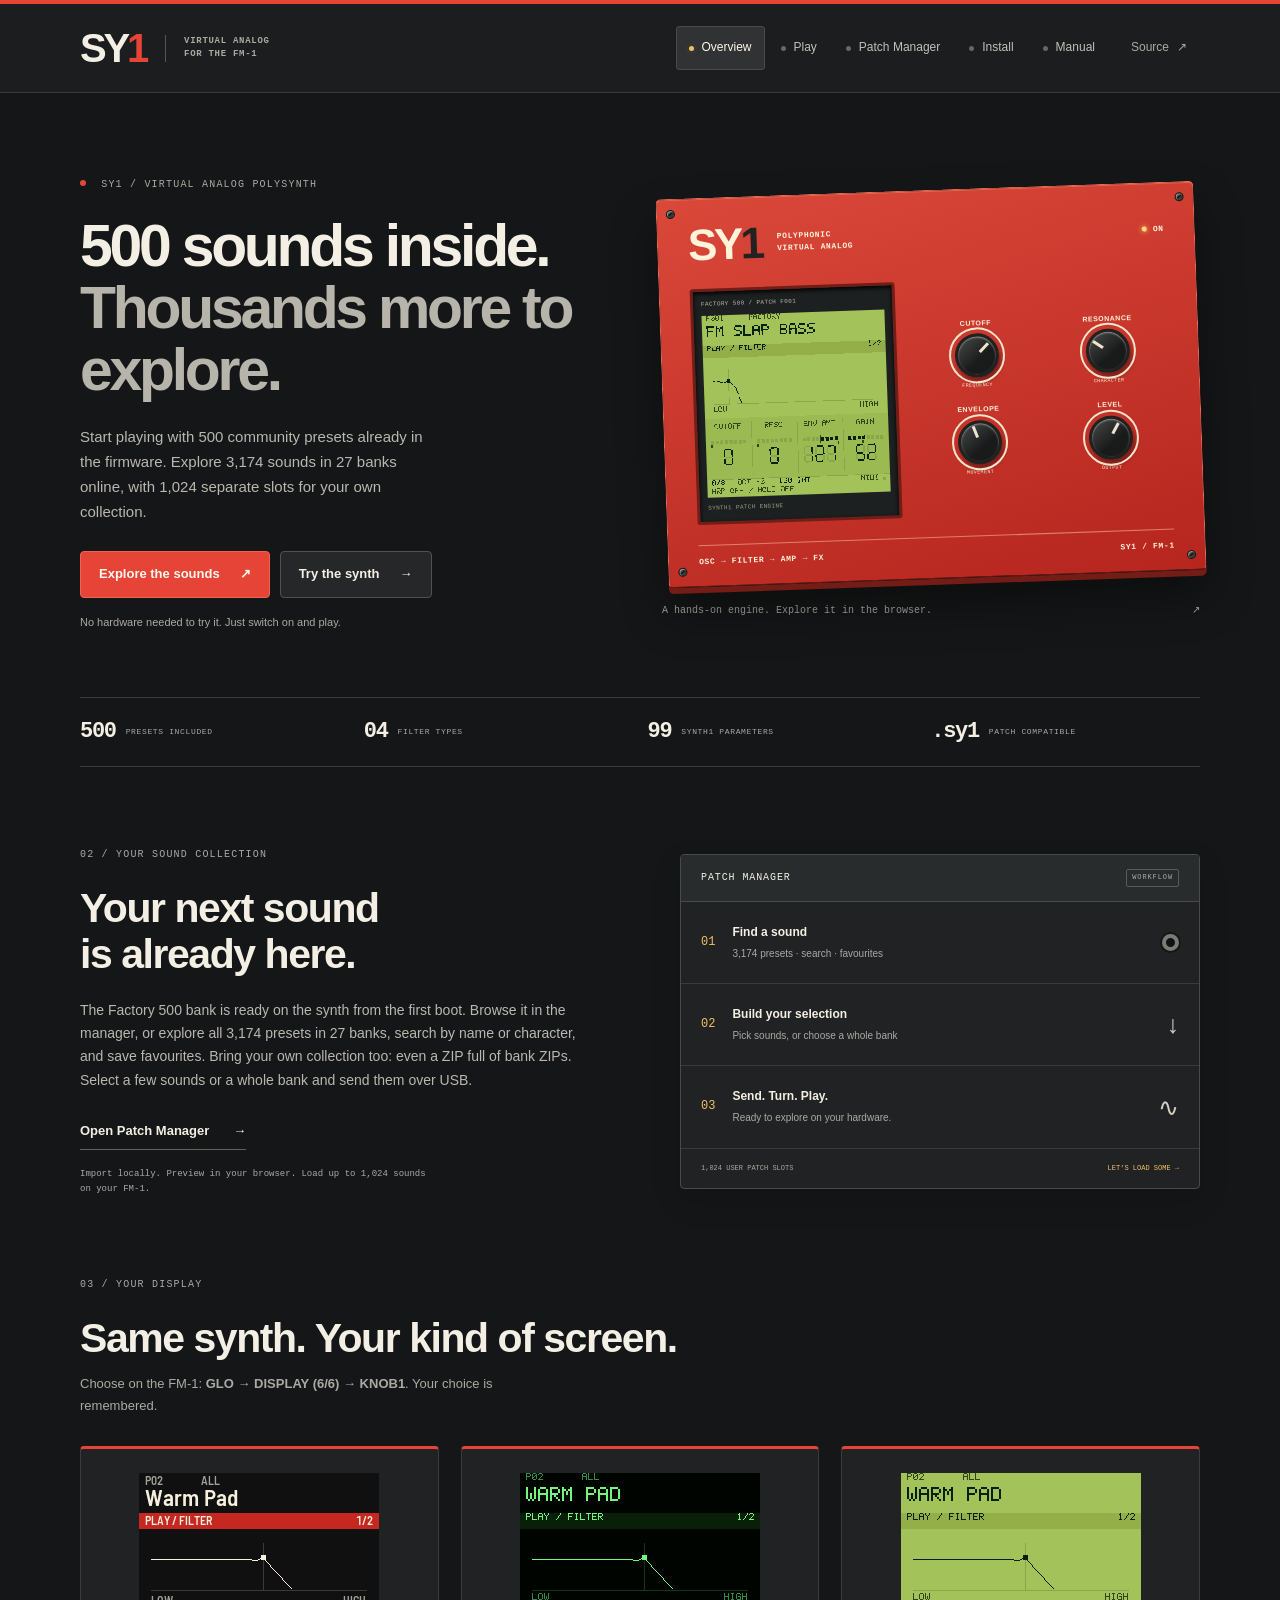
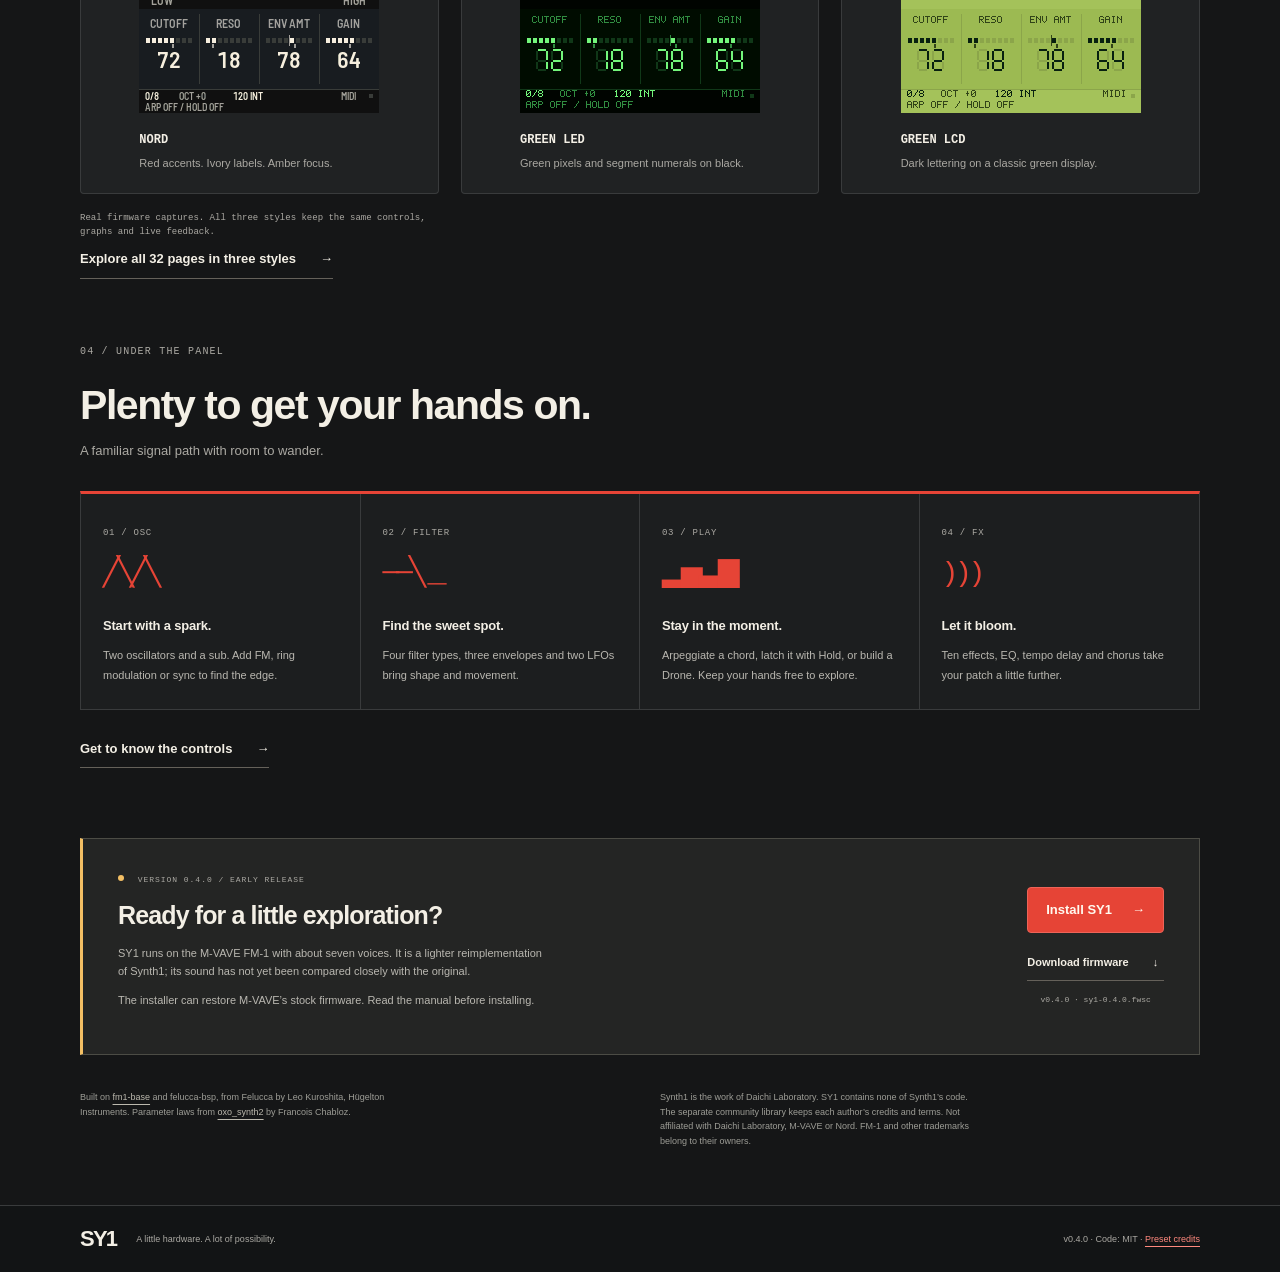
==== commit c48b2ab7: "Site for SY1 0.4.0 (from 430a473) Co-Authored-By: Claude Opus 5.5 <noreply@anthropic.com>" ====
--- a/index.html
+++ b/index.html
@@ -74,11 +74,11 @@
   </section>
 
   <section class="release-section" aria-labelledby="release-title">
-    <div><p class="eyebrow"><span class="signal-led amber" aria-hidden="true"></span> VERSION 0.3.1 / EARLY RELEASE</p><h2 id="release-title">Ready for a little exploration?</h2><p>SY1 runs on the M-VAVE FM-1 with about seven voices. It is a lighter reimplementation of Synth1; its sound has not yet been compared closely with the original.</p><p>The installer can restore M-VAVE’s stock firmware. Read the manual before installing.</p></div>
-    <div class="release-actions"><a class="button primary" href="install/">Install SY1 <span aria-hidden="true">→</span></a><a class="text-link" href="firmware/sy1-0.3.1.fwsc" download>Download firmware <span aria-hidden="true">↓</span></a><span class="micro-note">v0.3.1 · sy1-0.3.1.fwsc</span></div>
+    <div><p class="eyebrow"><span class="signal-led amber" aria-hidden="true"></span> VERSION 0.4.0 / EARLY RELEASE</p><h2 id="release-title">Ready for a little exploration?</h2><p>SY1 runs on the M-VAVE FM-1 with about seven voices. It is a lighter reimplementation of Synth1; its sound has not yet been compared closely with the original.</p><p>The installer can restore M-VAVE’s stock firmware. Read the manual before installing.</p></div>
+    <div class="release-actions"><a class="button primary" href="install/">Install SY1 <span aria-hidden="true">→</span></a><a class="text-link" href="firmware/sy1-0.4.0.fwsc" download>Download firmware <span aria-hidden="true">↓</span></a><span class="micro-note">v0.4.0 · sy1-0.4.0.fwsc</span></div>
   </section>
   <div class="credits"><p>Built on <a href="https://github.com/charlesvestal/fm1-base">fm1-base</a> and felucca-bsp, from Felucca by Leo Kuroshita, Hügelton Instruments. Parameter laws from <a href="https://github.com/chab/oxo_synth2">oxo_synth2</a> by Francois Chabloz.</p><p>Synth1 is the work of Daichi Laboratory. SY1 contains none of Synth1’s code. The separate community library keeps each author’s credits and terms. Not affiliated with Daichi Laboratory, M-VAVE or Nord. FM-1 and other trademarks belong to their owners.</p></div>
 </main>
-<footer class="site-footer"><div><a class="footer-wordmark" href="./">SY1</a><span>A little hardware. A lot of possibility.</span></div><p>v0.3.1 · Code: MIT · <a href="library/CREDITS.md">Preset credits</a></p></footer>
+<footer class="site-footer"><div><a class="footer-wordmark" href="./">SY1</a><span>A little hardware. A lot of possibility.</span></div><p>v0.4.0 · Code: MIT · <a href="library/CREDITS.md">Preset credits</a></p></footer>
 </body>
 </html>
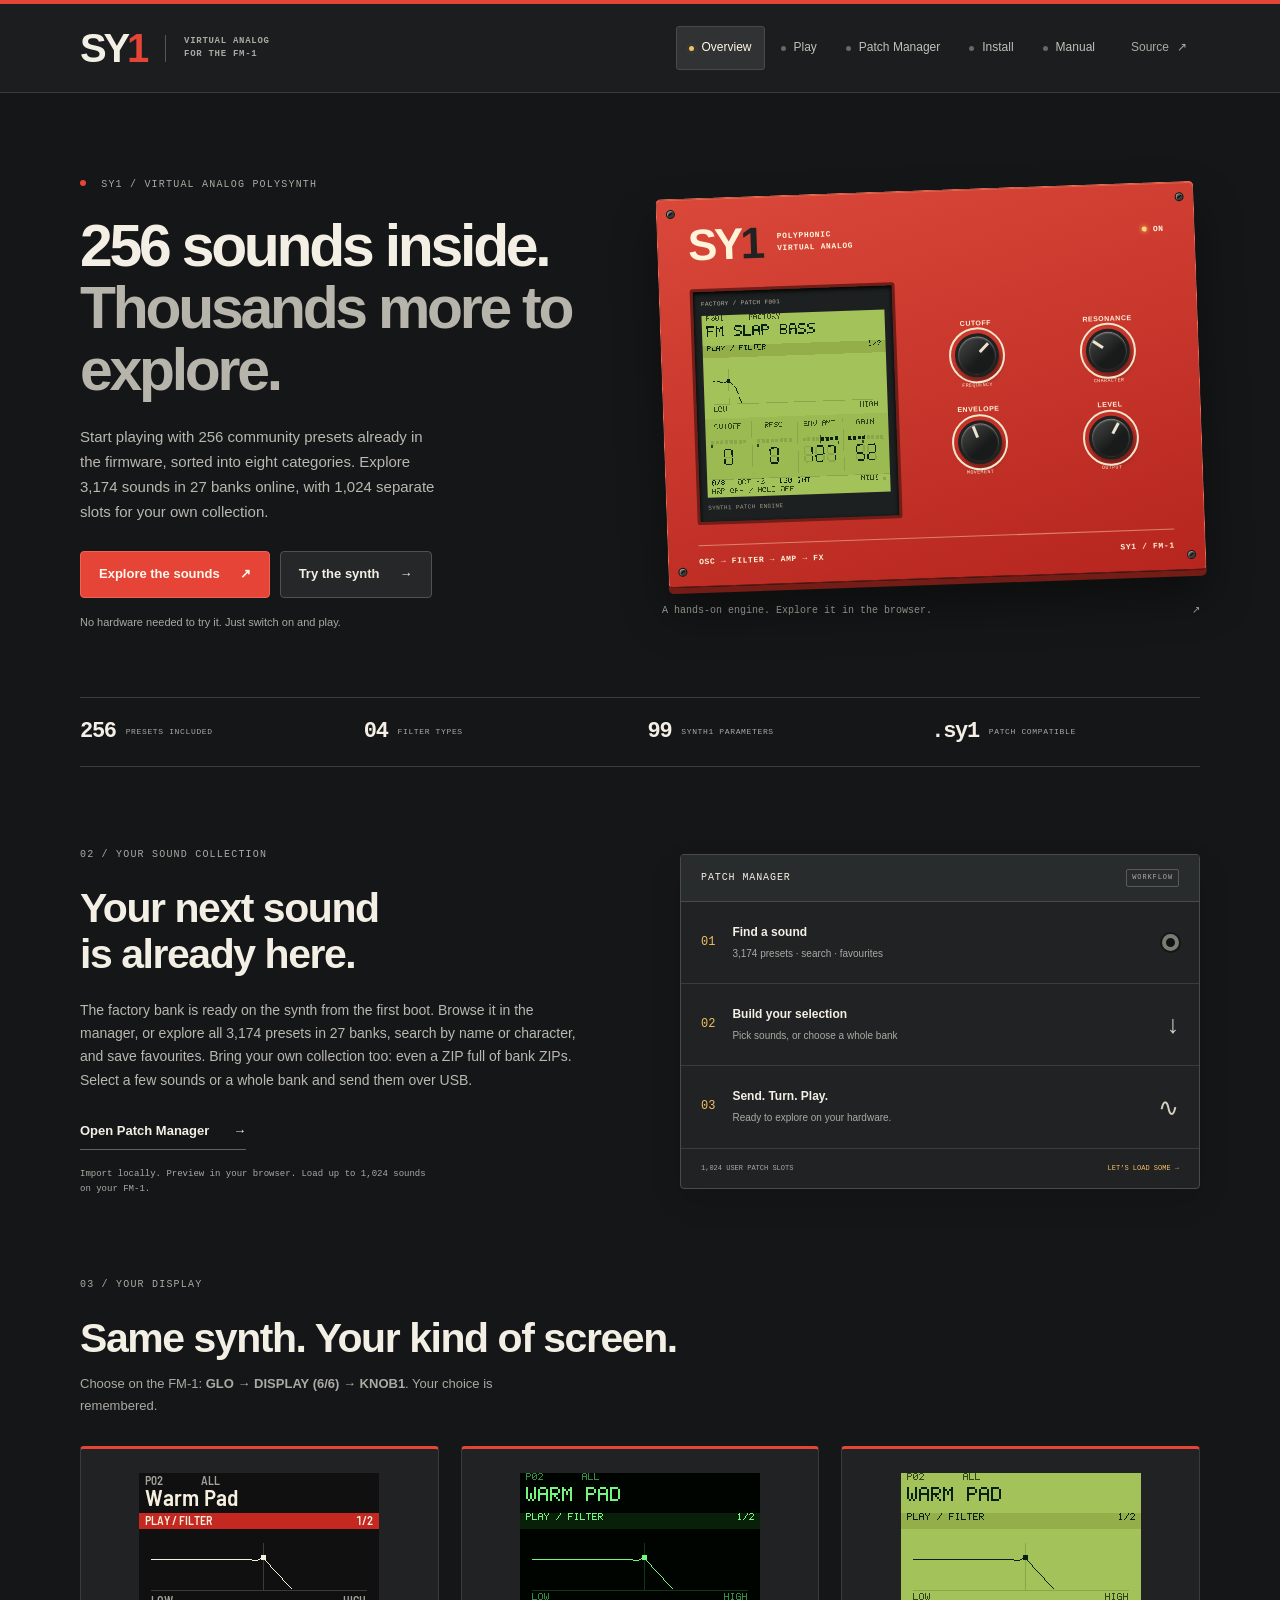
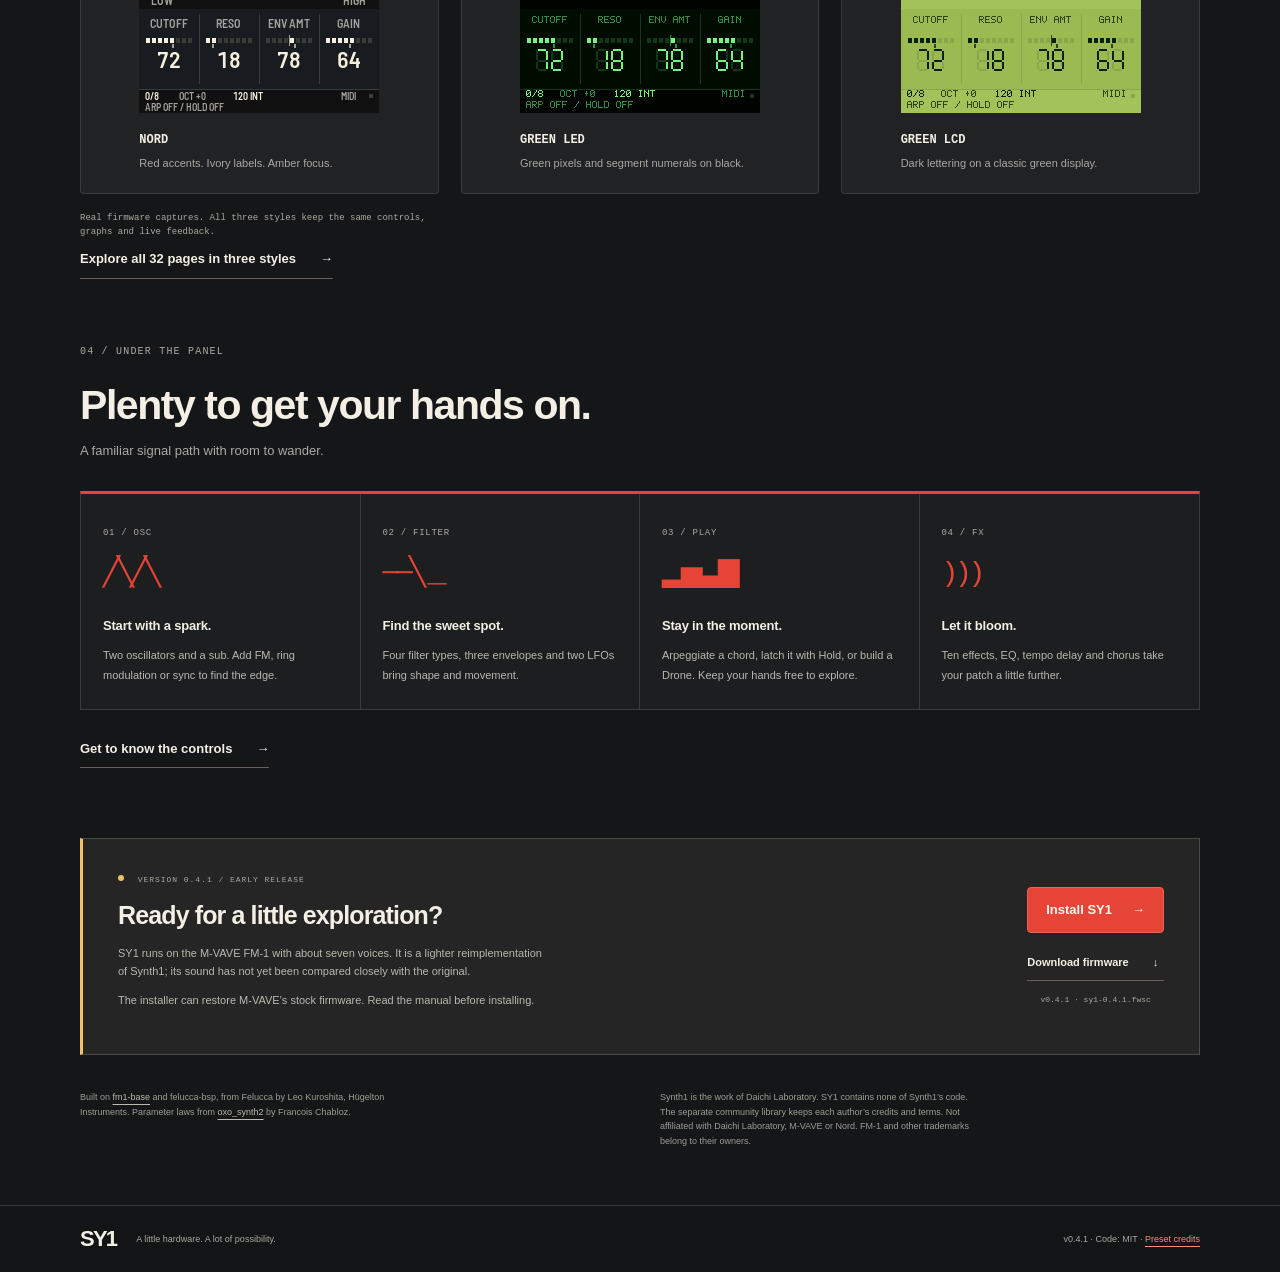
==== commit 7b6a5aef: "Site for SY1 0.4.1 (from d3b110c) Co-Authored-By: Claude Opus 5.5 <noreply@anthropic.com>" ====
--- a/index.html
+++ b/index.html
@@ -14,8 +14,8 @@
   <section class="hero">
     <div class="hero-copy">
       <p class="eyebrow"><span class="signal-led" aria-hidden="true"></span> SY1 / VIRTUAL ANALOG POLYSYNTH</p>
-      <h1>500 sounds inside.<br><span>Thousands more to explore.</span></h1>
-      <p class="hero-lede">Start playing with 500 community presets already in the firmware. Explore 3,174 sounds in 27 banks online, with 1,024 separate slots for your own collection.</p>
+      <h1>256 sounds inside.<br><span>Thousands more to explore.</span></h1>
+      <p class="hero-lede">Start playing with 256 community presets already in the firmware, sorted into eight categories. Explore 3,174 sounds in 27 banks online, with 1,024 separate slots for your own collection.</p>
       <div class="hero-actions"><a class="button primary" href="manager/" target="_blank" rel="noopener">Explore the sounds <span aria-hidden="true">↗</span></a><a class="button secondary" href="emu/">Try the synth <span aria-hidden="true">→</span></a></div>
       <p class="hero-note">No hardware needed to try it. Just switch on and play.</p>
     </div>
@@ -24,7 +24,7 @@
         <i class="rack-screw screw-tl"></i><i class="rack-screw screw-tr"></i><i class="rack-screw screw-bl"></i><i class="rack-screw screw-br"></i>
         <div class="rack-topline"><span class="rack-brand">SY<span>1</span></span><span class="rack-label">POLYPHONIC<br>VIRTUAL ANALOG</span><span class="rack-power"><i></i> ON</span></div>
         <div class="rack-controls">
-          <div class="rack-lcd"><span class="lcd-caption">FACTORY 500 / PATCH F001</span><img src="manual/img/screen-factory-lcd.png" width="240" height="240" alt=""><span class="lcd-footer">SYNTH1 PATCH ENGINE</span></div>
+          <div class="rack-lcd"><span class="lcd-caption">FACTORY / PATCH F001</span><img src="manual/img/screen-factory-lcd.png" width="240" height="240" alt=""><span class="lcd-footer">SYNTH1 PATCH ENGINE</span></div>
           <div class="rack-knobs">
             <div class="knob-unit"><span>CUTOFF</span><i class="knob knob-a"></i><small>FREQUENCY</small></div>
             <div class="knob-unit"><span>RESONANCE</span><i class="knob knob-b"></i><small>CHARACTER</small></div>
@@ -38,10 +38,10 @@
     </a>
   </section>
 
-  <div class="spec-strip" aria-label="Synthesizer features"><span><b>500</b> PRESETS INCLUDED</span><span><b>04</b> FILTER TYPES</span><span><b>99</b> SYNTH1 PARAMETERS</span><span><b>.sy1</b> PATCH COMPATIBLE</span></div>
+  <div class="spec-strip" aria-label="Synthesizer features"><span><b>256</b> PRESETS INCLUDED</span><span><b>04</b> FILTER TYPES</span><span><b>99</b> SYNTH1 PARAMETERS</span><span><b>.sy1</b> PATCH COMPATIBLE</span></div>
 
   <section class="patch-feature" aria-labelledby="patch-title">
-    <div class="patch-copy"><p class="eyebrow">02 / YOUR SOUND COLLECTION</p><h2 id="patch-title">Your next sound<br>is already here.</h2><p>The Factory 500 bank is ready on the synth from the first boot. Browse it in the manager, or explore all 3,174 presets in 27 banks, search by name or character, and save favourites. Bring your own collection too: even a ZIP full of bank ZIPs. Select a few sounds or a whole bank and send them over USB.</p><a class="text-link" href="manager/">Open Patch Manager <span aria-hidden="true">→</span></a><p class="micro-note">Import locally. Preview in your browser. Load up to 1,024 sounds on your FM-1.</p></div>
+    <div class="patch-copy"><p class="eyebrow">02 / YOUR SOUND COLLECTION</p><h2 id="patch-title">Your next sound<br>is already here.</h2><p>The factory bank is ready on the synth from the first boot. Browse it in the manager, or explore all 3,174 presets in 27 banks, search by name or character, and save favourites. Bring your own collection too: even a ZIP full of bank ZIPs. Select a few sounds or a whole bank and send them over USB.</p><a class="text-link" href="manager/">Open Patch Manager <span aria-hidden="true">→</span></a><p class="micro-note">Import locally. Preview in your browser. Load up to 1,024 sounds on your FM-1.</p></div>
     <div class="patch-preview" aria-label="Patch Manager workflow preview">
       <div class="panel-title"><span>PATCH MANAGER</span><span class="preview-label">WORKFLOW</span></div>
       <div class="preview-step"><span class="step-number">01</span><div><strong>Find a sound</strong><span>3,174 presets · search · favourites</span></div><span class="mini-jack" aria-hidden="true"></span></div>
@@ -74,11 +74,11 @@
   </section>
 
   <section class="release-section" aria-labelledby="release-title">
-    <div><p class="eyebrow"><span class="signal-led amber" aria-hidden="true"></span> VERSION 0.4.0 / EARLY RELEASE</p><h2 id="release-title">Ready for a little exploration?</h2><p>SY1 runs on the M-VAVE FM-1 with about seven voices. It is a lighter reimplementation of Synth1; its sound has not yet been compared closely with the original.</p><p>The installer can restore M-VAVE’s stock firmware. Read the manual before installing.</p></div>
-    <div class="release-actions"><a class="button primary" href="install/">Install SY1 <span aria-hidden="true">→</span></a><a class="text-link" href="firmware/sy1-0.4.0.fwsc" download>Download firmware <span aria-hidden="true">↓</span></a><span class="micro-note">v0.4.0 · sy1-0.4.0.fwsc</span></div>
+    <div><p class="eyebrow"><span class="signal-led amber" aria-hidden="true"></span> VERSION 0.4.1 / EARLY RELEASE</p><h2 id="release-title">Ready for a little exploration?</h2><p>SY1 runs on the M-VAVE FM-1 with about seven voices. It is a lighter reimplementation of Synth1; its sound has not yet been compared closely with the original.</p><p>The installer can restore M-VAVE’s stock firmware. Read the manual before installing.</p></div>
+    <div class="release-actions"><a class="button primary" href="install/">Install SY1 <span aria-hidden="true">→</span></a><a class="text-link" href="firmware/sy1-0.4.1.fwsc" download>Download firmware <span aria-hidden="true">↓</span></a><span class="micro-note">v0.4.1 · sy1-0.4.1.fwsc</span></div>
   </section>
   <div class="credits"><p>Built on <a href="https://github.com/charlesvestal/fm1-base">fm1-base</a> and felucca-bsp, from Felucca by Leo Kuroshita, Hügelton Instruments. Parameter laws from <a href="https://github.com/chab/oxo_synth2">oxo_synth2</a> by Francois Chabloz.</p><p>Synth1 is the work of Daichi Laboratory. SY1 contains none of Synth1’s code. The separate community library keeps each author’s credits and terms. Not affiliated with Daichi Laboratory, M-VAVE or Nord. FM-1 and other trademarks belong to their owners.</p></div>
 </main>
-<footer class="site-footer"><div><a class="footer-wordmark" href="./">SY1</a><span>A little hardware. A lot of possibility.</span></div><p>v0.4.0 · Code: MIT · <a href="library/CREDITS.md">Preset credits</a></p></footer>
+<footer class="site-footer"><div><a class="footer-wordmark" href="./">SY1</a><span>A little hardware. A lot of possibility.</span></div><p>v0.4.1 · Code: MIT · <a href="library/CREDITS.md">Preset credits</a></p></footer>
 </body>
 </html>
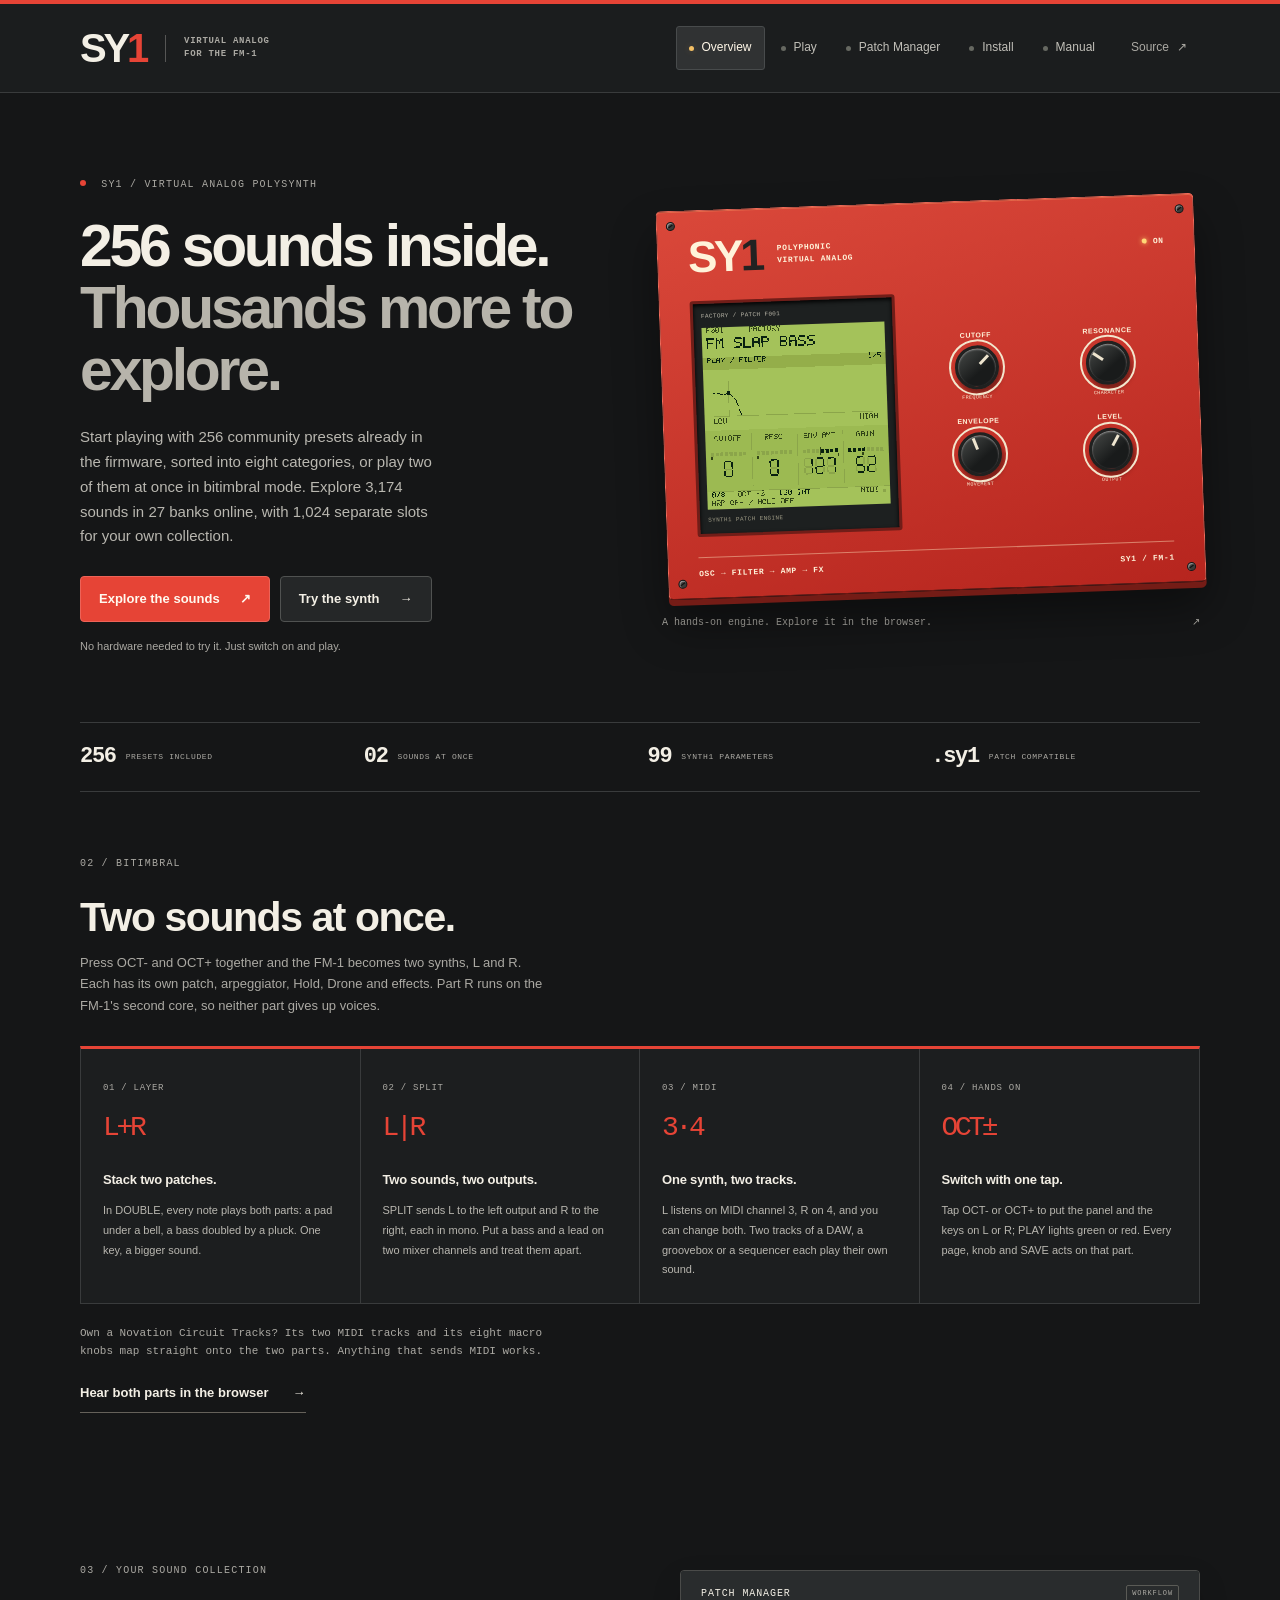
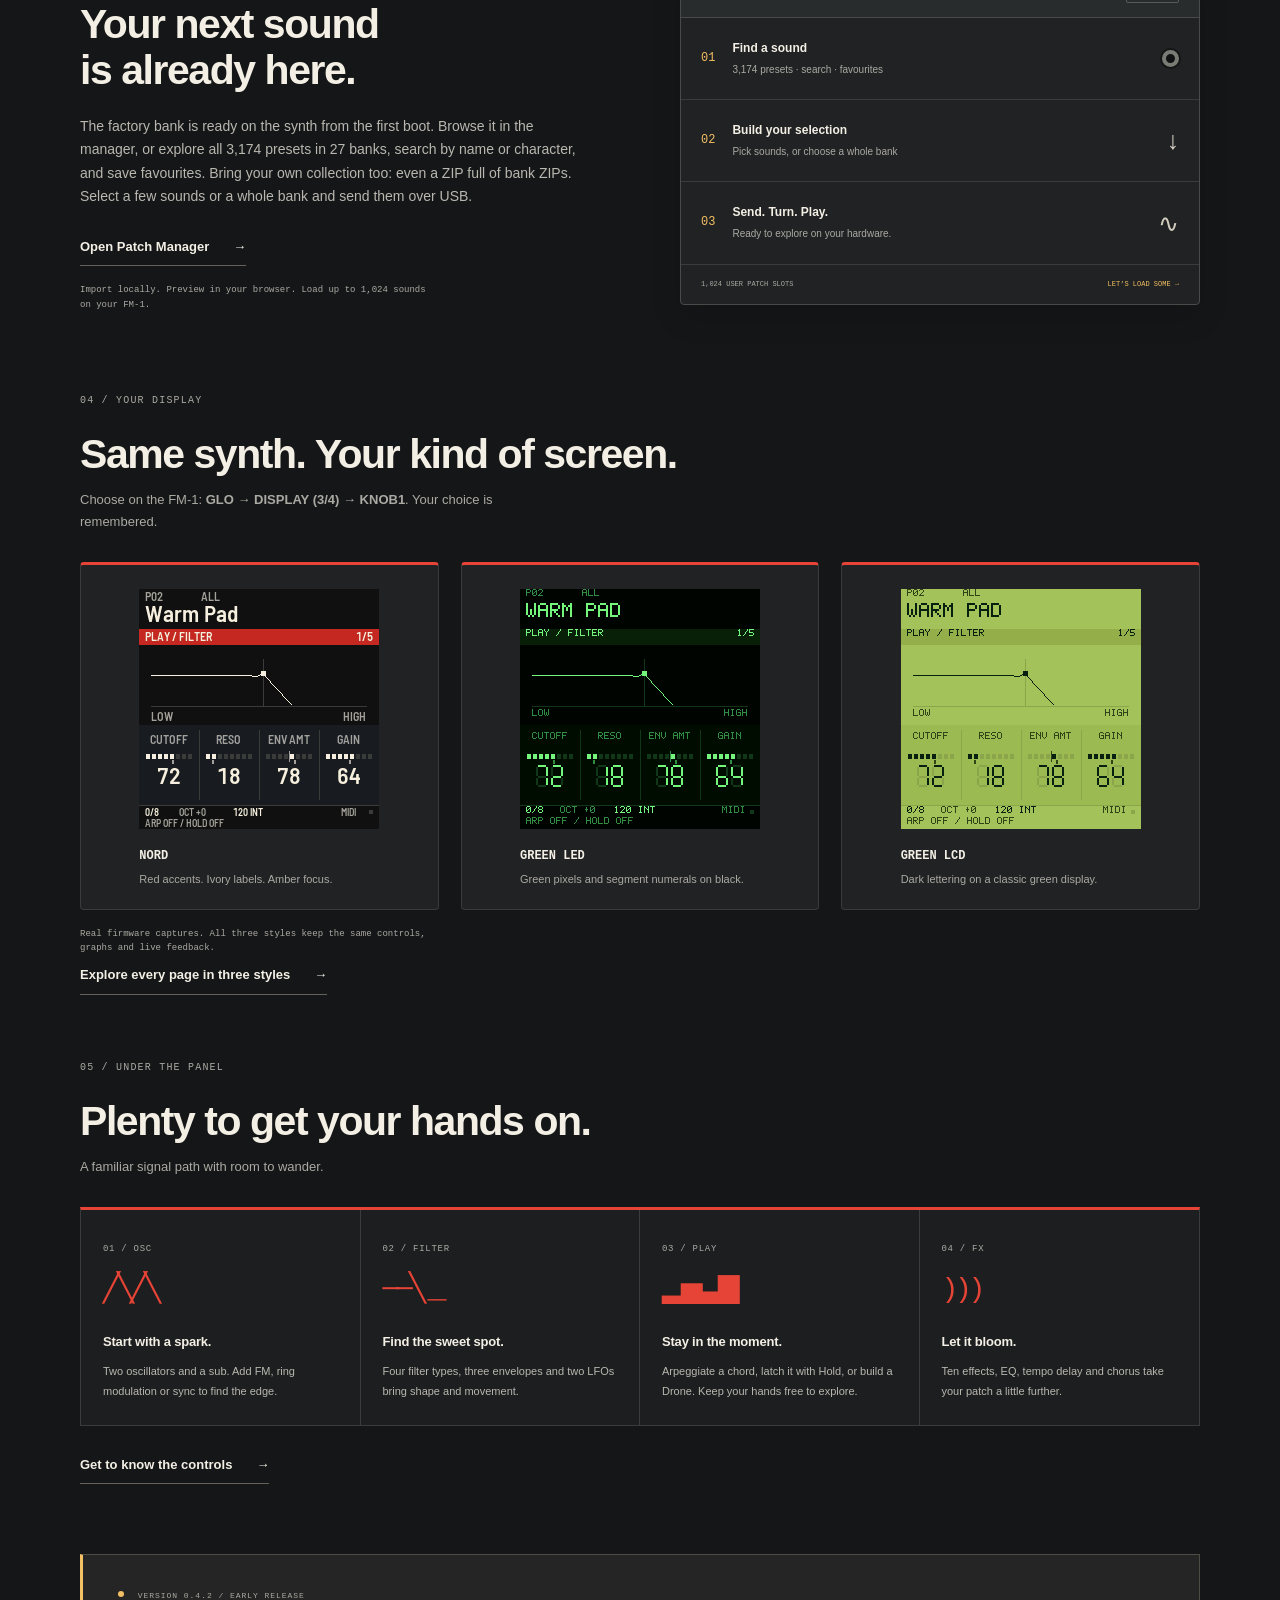
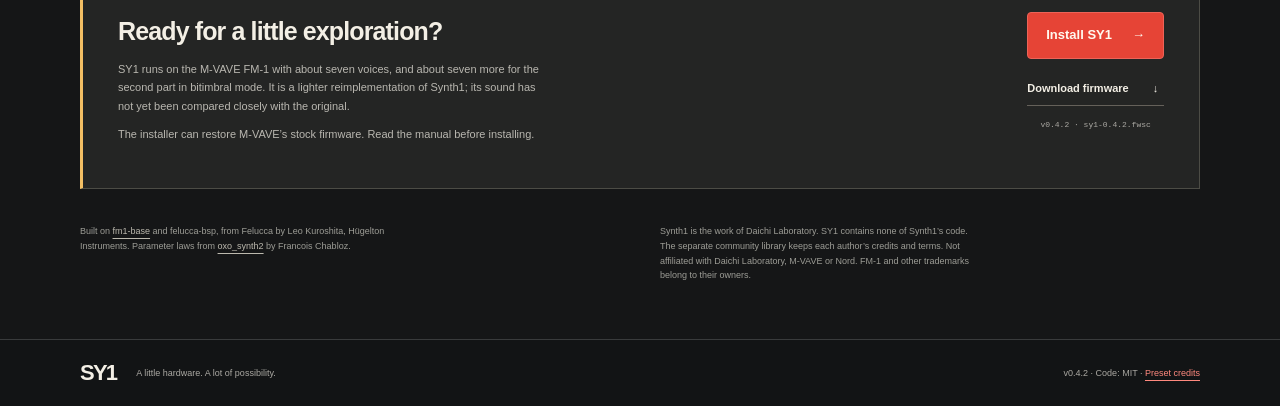
==== commit 1c130014: "Site for SY1 0.4.2 (from a1399b8) Co-Authored-By: Claude Opus 5.5 <noreply@anthropic.com>" ====
--- a/index.html
+++ b/index.html
@@ -15,7 +15,7 @@
     <div class="hero-copy">
       <p class="eyebrow"><span class="signal-led" aria-hidden="true"></span> SY1 / VIRTUAL ANALOG POLYSYNTH</p>
       <h1>256 sounds inside.<br><span>Thousands more to explore.</span></h1>
-      <p class="hero-lede">Start playing with 256 community presets already in the firmware, sorted into eight categories. Explore 3,174 sounds in 27 banks online, with 1,024 separate slots for your own collection.</p>
+      <p class="hero-lede">Start playing with 256 community presets already in the firmware, sorted into eight categories, or play two of them at once in bitimbral mode. Explore 3,174 sounds in 27 banks online, with 1,024 separate slots for your own collection.</p>
       <div class="hero-actions"><a class="button primary" href="manager/" target="_blank" rel="noopener">Explore the sounds <span aria-hidden="true">↗</span></a><a class="button secondary" href="emu/">Try the synth <span aria-hidden="true">→</span></a></div>
       <p class="hero-note">No hardware needed to try it. Just switch on and play.</p>
     </div>
@@ -38,10 +38,22 @@
     </a>
   </section>
 
-  <div class="spec-strip" aria-label="Synthesizer features"><span><b>256</b> PRESETS INCLUDED</span><span><b>04</b> FILTER TYPES</span><span><b>99</b> SYNTH1 PARAMETERS</span><span><b>.sy1</b> PATCH COMPATIBLE</span></div>
+  <div class="spec-strip" aria-label="Synthesizer features"><span><b>256</b> PRESETS INCLUDED</span><span><b>02</b> SOUNDS AT ONCE</span><span><b>99</b> SYNTH1 PARAMETERS</span><span><b>.sy1</b> PATCH COMPATIBLE</span></div>
+
+  <section class="sound-section bitimbral-section" aria-labelledby="bi-title">
+    <div class="section-heading"><p class="eyebrow">02 / BITIMBRAL</p><h2 id="bi-title">Two sounds at once.</h2><p>Press OCT- and OCT+ together and the FM-1 becomes two synths, L and R. Each has its own patch, arpeggiator, Hold, Drone and effects. Part R runs on the FM-1's second core, so neither part gives up voices.</p></div>
+    <div class="signal-path">
+      <article><span class="module-number">01 / LAYER</span><span class="module-symbol" aria-hidden="true">L+R</span><h3>Stack two patches.</h3><p>In DOUBLE, every note plays both parts: a pad under a bell, a bass doubled by a pluck. One key, a bigger sound.</p></article>
+      <article><span class="module-number">02 / SPLIT</span><span class="module-symbol" aria-hidden="true">L|R</span><h3>Two sounds, two outputs.</h3><p>SPLIT sends L to the left output and R to the right, each in mono. Put a bass and a lead on two mixer channels and treat them apart.</p></article>
+      <article><span class="module-number">03 / MIDI</span><span class="module-symbol" aria-hidden="true">3·4</span><h3>One synth, two tracks.</h3><p>L listens on MIDI channel 3, R on 4, and you can change both. Two tracks of a DAW, a groovebox or a sequencer each play their own sound.</p></article>
+      <article><span class="module-number">04 / HANDS ON</span><span class="module-symbol" aria-hidden="true">OCT±</span><h3>Switch with one tap.</h3><p>Tap OCT- or OCT+ to put the panel and the keys on L or R; PLAY lights green or red. Every page, knob and SAVE acts on that part.</p></article>
+    </div>
+    <p class="micro-note">Own a Novation Circuit Tracks? Its two MIDI tracks and its eight macro knobs map straight onto the two parts. Anything that sends MIDI works.</p>
+    <a class="text-link" href="emu/">Hear both parts in the browser <span aria-hidden="true">→</span></a>
+  </section>
 
   <section class="patch-feature" aria-labelledby="patch-title">
-    <div class="patch-copy"><p class="eyebrow">02 / YOUR SOUND COLLECTION</p><h2 id="patch-title">Your next sound<br>is already here.</h2><p>The factory bank is ready on the synth from the first boot. Browse it in the manager, or explore all 3,174 presets in 27 banks, search by name or character, and save favourites. Bring your own collection too: even a ZIP full of bank ZIPs. Select a few sounds or a whole bank and send them over USB.</p><a class="text-link" href="manager/">Open Patch Manager <span aria-hidden="true">→</span></a><p class="micro-note">Import locally. Preview in your browser. Load up to 1,024 sounds on your FM-1.</p></div>
+    <div class="patch-copy"><p class="eyebrow">03 / YOUR SOUND COLLECTION</p><h2 id="patch-title">Your next sound<br>is already here.</h2><p>The factory bank is ready on the synth from the first boot. Browse it in the manager, or explore all 3,174 presets in 27 banks, search by name or character, and save favourites. Bring your own collection too: even a ZIP full of bank ZIPs. Select a few sounds or a whole bank and send them over USB.</p><a class="text-link" href="manager/">Open Patch Manager <span aria-hidden="true">→</span></a><p class="micro-note">Import locally. Preview in your browser. Load up to 1,024 sounds on your FM-1.</p></div>
     <div class="patch-preview" aria-label="Patch Manager workflow preview">
       <div class="panel-title"><span>PATCH MANAGER</span><span class="preview-label">WORKFLOW</span></div>
       <div class="preview-step"><span class="step-number">01</span><div><strong>Find a sound</strong><span>3,174 presets · search · favourites</span></div><span class="mini-jack" aria-hidden="true"></span></div>
@@ -52,18 +64,18 @@
   </section>
 
   <section class="display-section" aria-labelledby="display-title">
-    <div class="section-heading"><p class="eyebrow">03 / YOUR DISPLAY</p><h2 id="display-title">Same synth. Your kind of screen.</h2><p>Choose on the FM-1: <strong>GLO → DISPLAY (6/6) → KNOB1</strong>. Your choice is remembered.</p></div>
+    <div class="section-heading"><p class="eyebrow">04 / YOUR DISPLAY</p><h2 id="display-title">Same synth. Your kind of screen.</h2><p>Choose on the FM-1: <strong>GLO → DISPLAY (3/4) → KNOB1</strong>. Your choice is remembered.</p></div>
     <div class="display-styles">
       <figure><img src="manual/img/screen-play.png" width="240" height="240" loading="lazy" alt="NORD display with a red section strip, ivory labels and amber indicators"><figcaption><strong>NORD</strong><span>Red accents. Ivory labels. Amber focus.</span></figcaption></figure>
       <figure><img src="manual/img/screen-green-play.png" width="240" height="240" loading="lazy" alt="GREEN LED display with green pixel lettering and segment numerals on black"><figcaption><strong>GREEN LED</strong><span>Green pixels and segment numerals on black.</span></figcaption></figure>
       <figure><img src="manual/img/screen-lcd-play.png" width="240" height="240" loading="lazy" alt="GREEN LCD display with dark lettering and graphics on a light green background"><figcaption><strong>GREEN LCD</strong><span>Dark lettering on a classic green display.</span></figcaption></figure>
     </div>
     <p class="micro-note">Real firmware captures. All three styles keep the same controls, graphs and live feedback.</p>
-    <a class="text-link" href="manual/screens/">Explore all 32 pages in three styles <span aria-hidden="true">→</span></a>
+    <a class="text-link" href="manual/screens/">Explore every page in three styles <span aria-hidden="true">→</span></a>
   </section>
 
   <section class="sound-section" aria-labelledby="sound-title">
-    <div class="section-heading"><p class="eyebrow">04 / UNDER THE PANEL</p><h2 id="sound-title">Plenty to get your hands on.</h2><p>A familiar signal path with room to wander.</p></div>
+    <div class="section-heading"><p class="eyebrow">05 / UNDER THE PANEL</p><h2 id="sound-title">Plenty to get your hands on.</h2><p>A familiar signal path with room to wander.</p></div>
     <div class="signal-path">
       <article><span class="module-number">01 / OSC</span><span class="module-symbol" aria-hidden="true">╱╲╱╲</span><h3>Start with a spark.</h3><p>Two oscillators and a sub. Add FM, ring modulation or sync to find the edge.</p></article>
       <article><span class="module-number">02 / FILTER</span><span class="module-symbol" aria-hidden="true">──╲＿</span><h3>Find the sweet spot.</h3><p>Four filter types, three envelopes and two LFOs bring shape and movement.</p></article>
@@ -74,11 +86,11 @@
   </section>
 
   <section class="release-section" aria-labelledby="release-title">
-    <div><p class="eyebrow"><span class="signal-led amber" aria-hidden="true"></span> VERSION 0.4.1 / EARLY RELEASE</p><h2 id="release-title">Ready for a little exploration?</h2><p>SY1 runs on the M-VAVE FM-1 with about seven voices. It is a lighter reimplementation of Synth1; its sound has not yet been compared closely with the original.</p><p>The installer can restore M-VAVE’s stock firmware. Read the manual before installing.</p></div>
-    <div class="release-actions"><a class="button primary" href="install/">Install SY1 <span aria-hidden="true">→</span></a><a class="text-link" href="firmware/sy1-0.4.1.fwsc" download>Download firmware <span aria-hidden="true">↓</span></a><span class="micro-note">v0.4.1 · sy1-0.4.1.fwsc</span></div>
+    <div><p class="eyebrow"><span class="signal-led amber" aria-hidden="true"></span> VERSION 0.4.2 / EARLY RELEASE</p><h2 id="release-title">Ready for a little exploration?</h2><p>SY1 runs on the M-VAVE FM-1 with about seven voices, and about seven more for the second part in bitimbral mode. It is a lighter reimplementation of Synth1; its sound has not yet been compared closely with the original.</p><p>The installer can restore M-VAVE’s stock firmware. Read the manual before installing.</p></div>
+    <div class="release-actions"><a class="button primary" href="install/">Install SY1 <span aria-hidden="true">→</span></a><a class="text-link" href="firmware/sy1-0.4.2.fwsc" download>Download firmware <span aria-hidden="true">↓</span></a><span class="micro-note">v0.4.2 · sy1-0.4.2.fwsc</span></div>
   </section>
   <div class="credits"><p>Built on <a href="https://github.com/charlesvestal/fm1-base">fm1-base</a> and felucca-bsp, from Felucca by Leo Kuroshita, Hügelton Instruments. Parameter laws from <a href="https://github.com/chab/oxo_synth2">oxo_synth2</a> by Francois Chabloz.</p><p>Synth1 is the work of Daichi Laboratory. SY1 contains none of Synth1’s code. The separate community library keeps each author’s credits and terms. Not affiliated with Daichi Laboratory, M-VAVE or Nord. FM-1 and other trademarks belong to their owners.</p></div>
 </main>
-<footer class="site-footer"><div><a class="footer-wordmark" href="./">SY1</a><span>A little hardware. A lot of possibility.</span></div><p>v0.4.1 · Code: MIT · <a href="library/CREDITS.md">Preset credits</a></p></footer>
+<footer class="site-footer"><div><a class="footer-wordmark" href="./">SY1</a><span>A little hardware. A lot of possibility.</span></div><p>v0.4.2 · Code: MIT · <a href="library/CREDITS.md">Preset credits</a></p></footer>
 </body>
 </html>
--- a/assets/site.css
+++ b/assets/site.css
@@ -282,3 +282,5 @@
   body[data-site-page="manager"] .site-nav a:not([aria-current]) { display: none; }
   body[data-site-page="manager"] main { padding: 8px 10px; }
 }
+.bitimbral-section { padding-top: 64px; }
+.bitimbral-section .micro-note { font-size: 11px; margin: 0 0 14px; max-width: 70ch; }
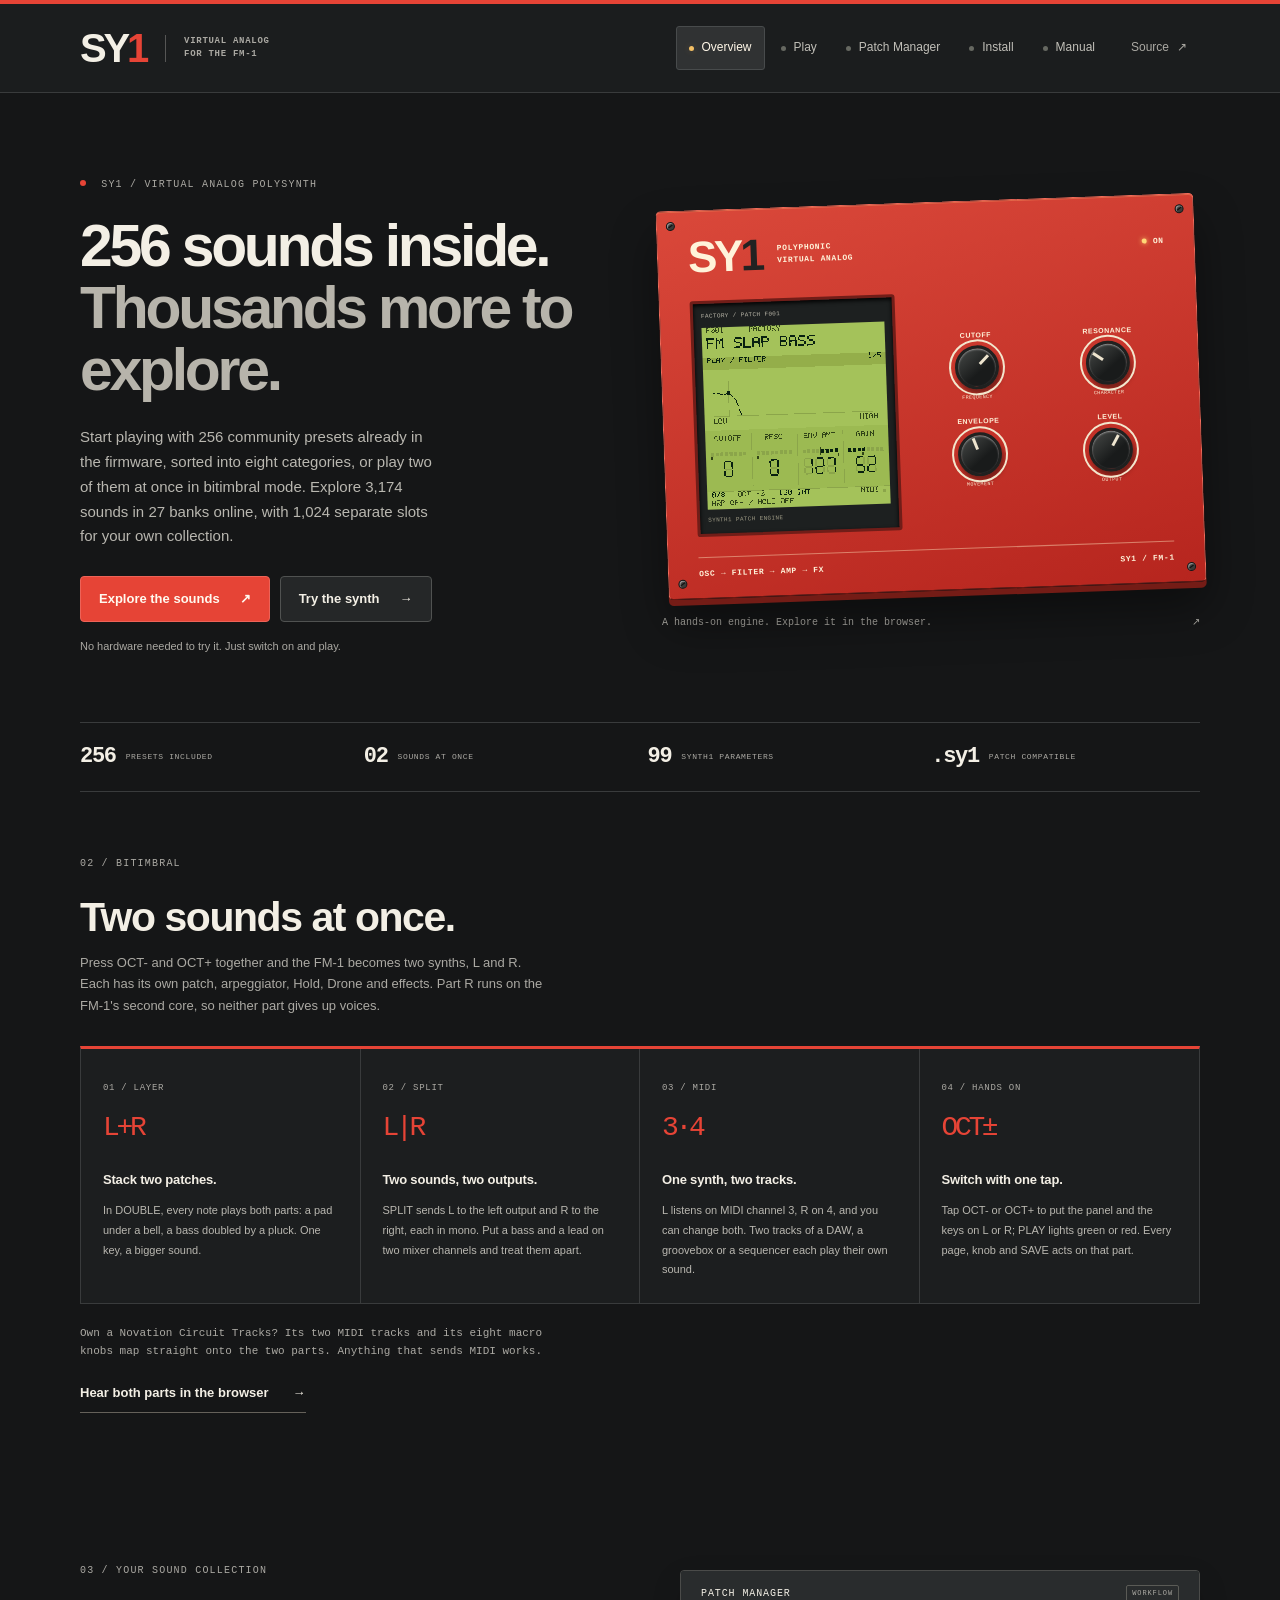
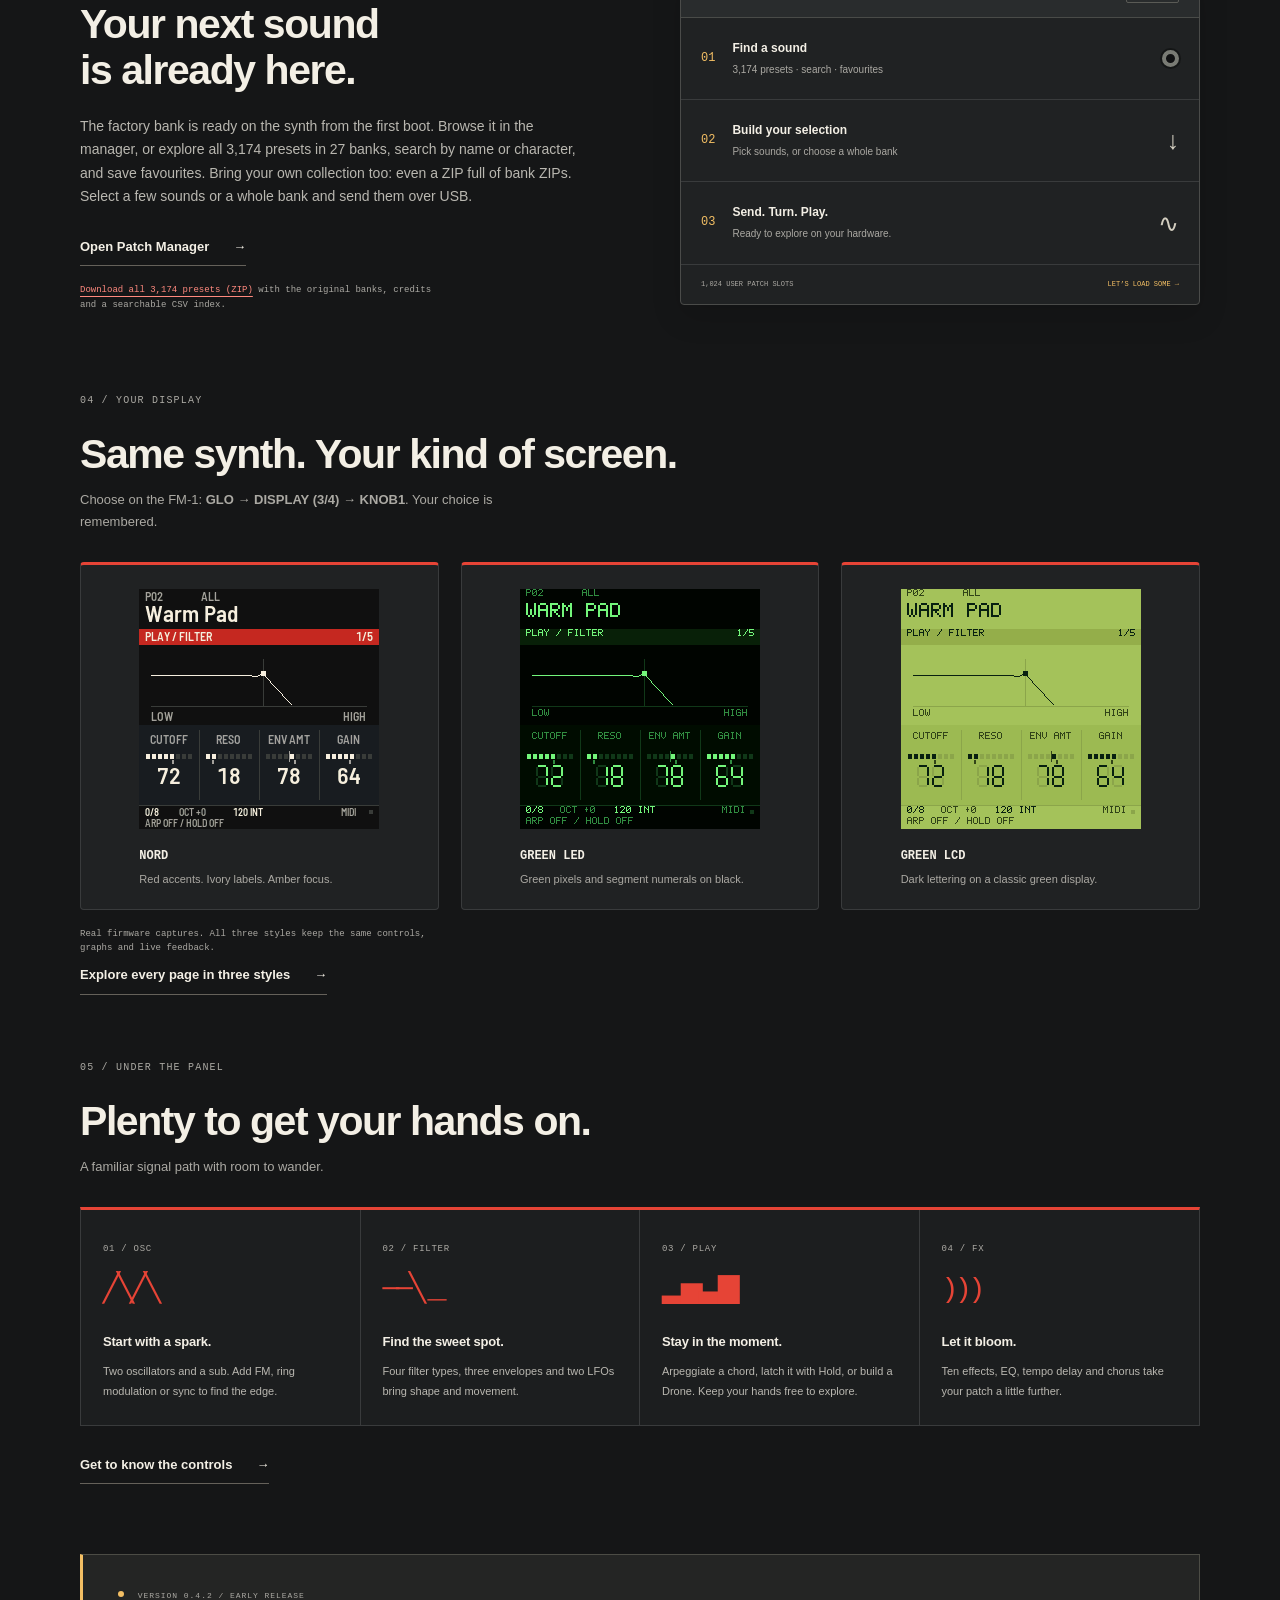
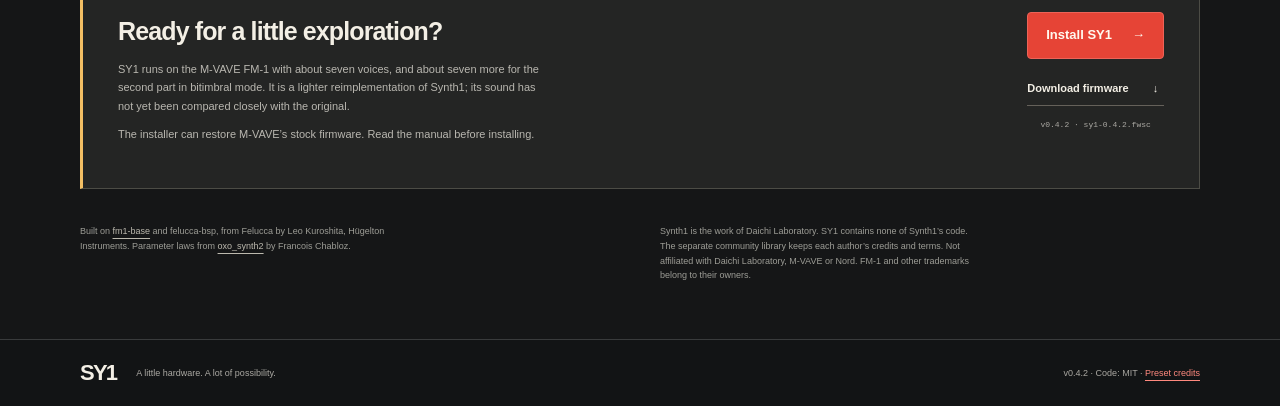
==== commit fe880532: "Publish all community sound banks and their preset index" ====
--- a/index.html
+++ b/index.html
@@ -53,7 +53,7 @@
   </section>
 
   <section class="patch-feature" aria-labelledby="patch-title">
-    <div class="patch-copy"><p class="eyebrow">03 / YOUR SOUND COLLECTION</p><h2 id="patch-title">Your next sound<br>is already here.</h2><p>The factory bank is ready on the synth from the first boot. Browse it in the manager, or explore all 3,174 presets in 27 banks, search by name or character, and save favourites. Bring your own collection too: even a ZIP full of bank ZIPs. Select a few sounds or a whole bank and send them over USB.</p><a class="text-link" href="manager/">Open Patch Manager <span aria-hidden="true">→</span></a><p class="micro-note">Import locally. Preview in your browser. Load up to 1,024 sounds on your FM-1.</p></div>
+    <div class="patch-copy"><p class="eyebrow">03 / YOUR SOUND COLLECTION</p><h2 id="patch-title">Your next sound<br>is already here.</h2><p>The factory bank is ready on the synth from the first boot. Browse it in the manager, or explore all 3,174 presets in 27 banks, search by name or character, and save favourites. Bring your own collection too: even a ZIP full of bank ZIPs. Select a few sounds or a whole bank and send them over USB.</p><a class="text-link" href="manager/">Open Patch Manager <span aria-hidden="true">→</span></a><p class="micro-note"><a href="library/sy1-community-library.zip" download>Download all 3,174 presets (ZIP)</a> with the original banks, credits and a searchable CSV index.</p></div>
     <div class="patch-preview" aria-label="Patch Manager workflow preview">
       <div class="panel-title"><span>PATCH MANAGER</span><span class="preview-label">WORKFLOW</span></div>
       <div class="preview-step"><span class="step-number">01</span><div><strong>Find a sound</strong><span>3,174 presets · search · favourites</span></div><span class="mini-jack" aria-hidden="true"></span></div>
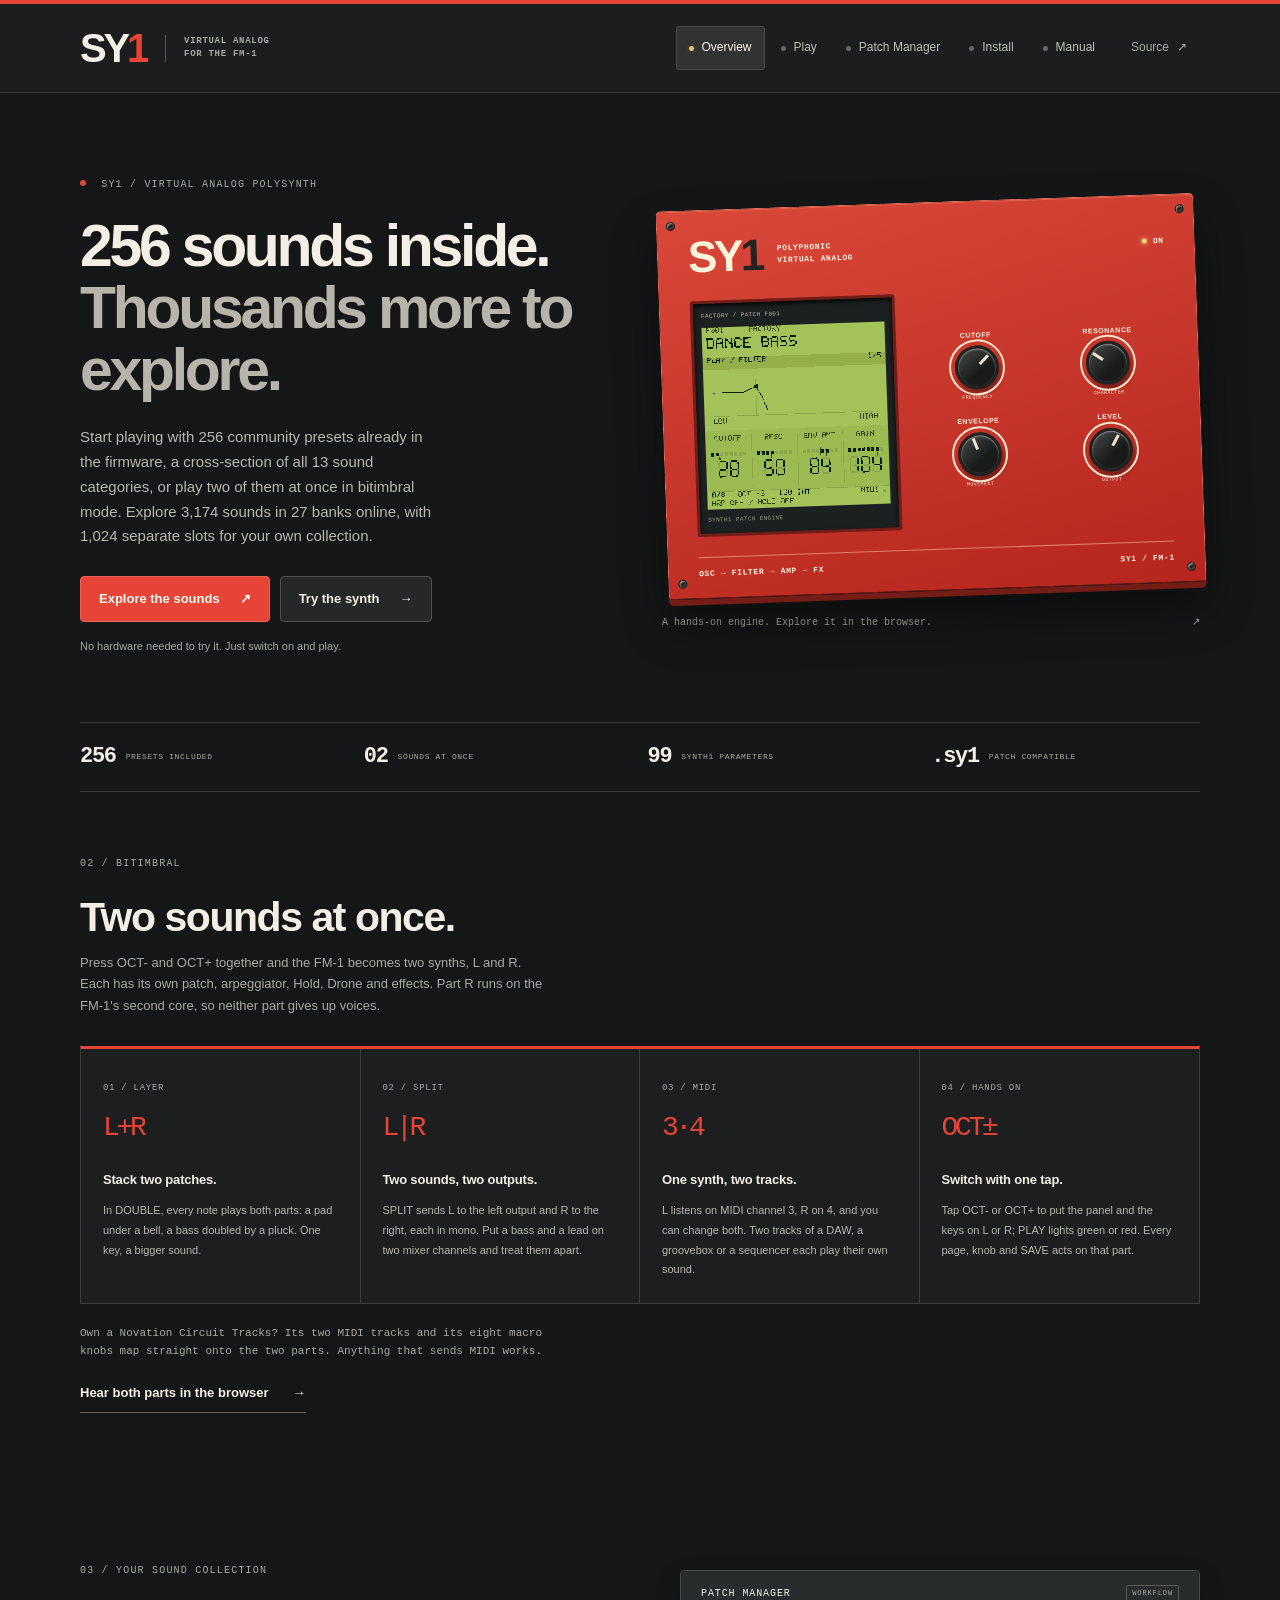
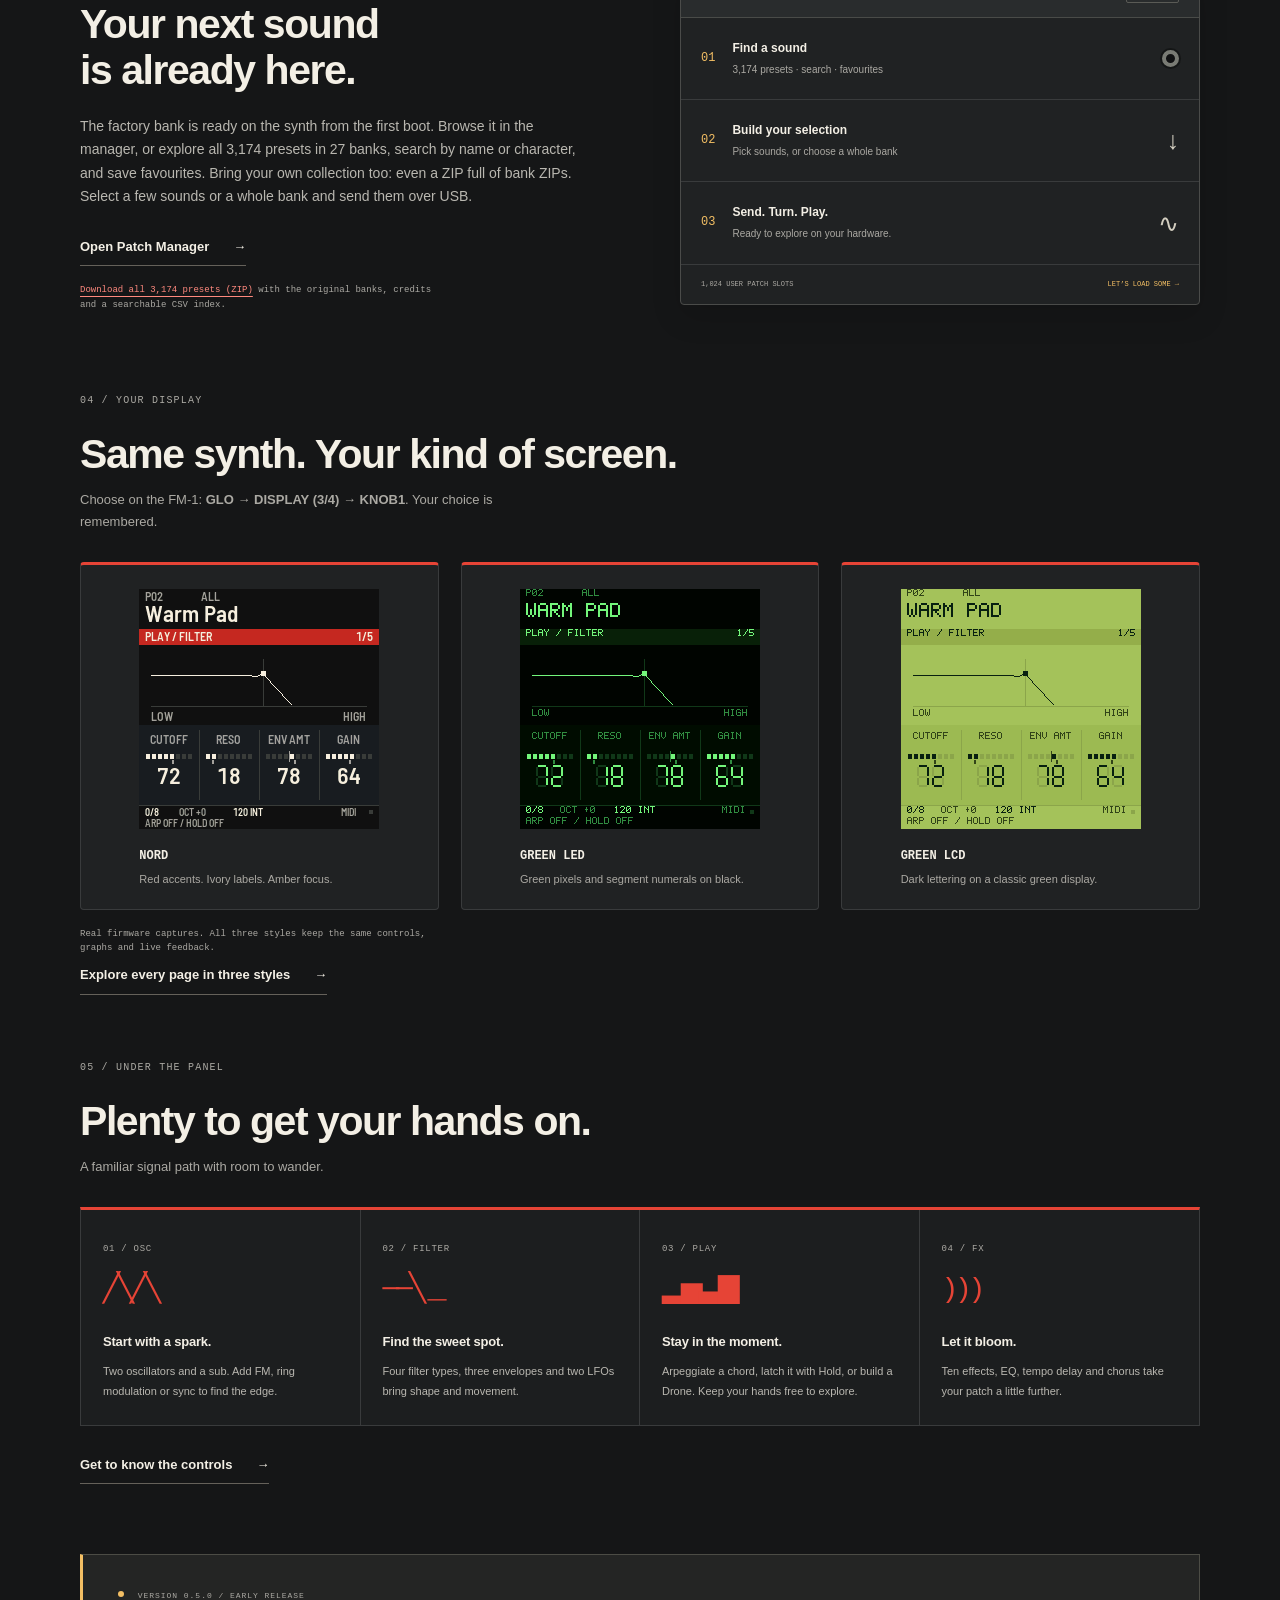
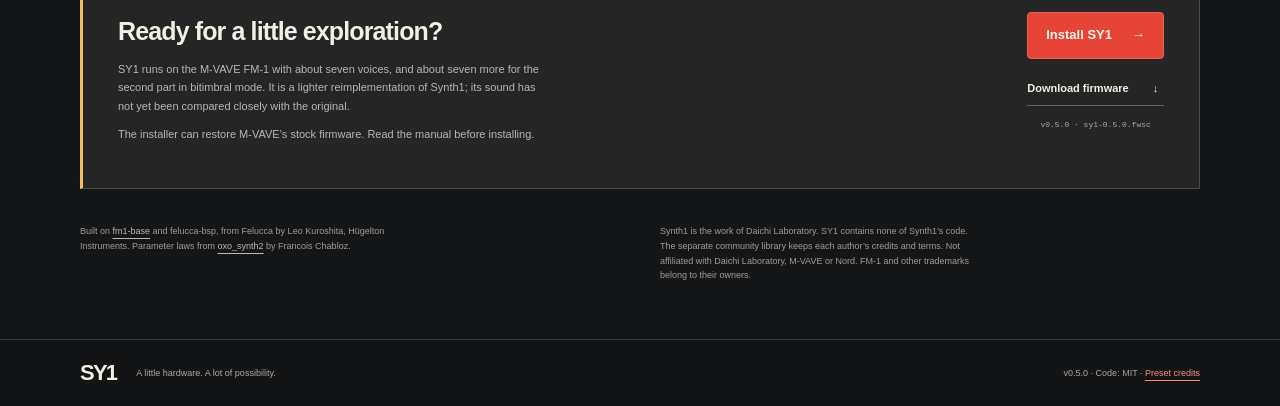
==== commit 386171bc: "Site for SY1 0.5.0 (from 6ba0cb1)" ====
--- a/index.html
+++ b/index.html
@@ -15,7 +15,7 @@
     <div class="hero-copy">
       <p class="eyebrow"><span class="signal-led" aria-hidden="true"></span> SY1 / VIRTUAL ANALOG POLYSYNTH</p>
       <h1>256 sounds inside.<br><span>Thousands more to explore.</span></h1>
-      <p class="hero-lede">Start playing with 256 community presets already in the firmware, sorted into eight categories, or play two of them at once in bitimbral mode. Explore 3,174 sounds in 27 banks online, with 1,024 separate slots for your own collection.</p>
+      <p class="hero-lede">Start playing with 256 community presets already in the firmware, a cross-section of all 13 sound categories, or play two of them at once in bitimbral mode. Explore 3,174 sounds in 27 banks online, with 1,024 separate slots for your own collection.</p>
       <div class="hero-actions"><a class="button primary" href="manager/" target="_blank" rel="noopener">Explore the sounds <span aria-hidden="true">↗</span></a><a class="button secondary" href="emu/">Try the synth <span aria-hidden="true">→</span></a></div>
       <p class="hero-note">No hardware needed to try it. Just switch on and play.</p>
     </div>
@@ -86,11 +86,11 @@
   </section>
 
   <section class="release-section" aria-labelledby="release-title">
-    <div><p class="eyebrow"><span class="signal-led amber" aria-hidden="true"></span> VERSION 0.4.2 / EARLY RELEASE</p><h2 id="release-title">Ready for a little exploration?</h2><p>SY1 runs on the M-VAVE FM-1 with about seven voices, and about seven more for the second part in bitimbral mode. It is a lighter reimplementation of Synth1; its sound has not yet been compared closely with the original.</p><p>The installer can restore M-VAVE’s stock firmware. Read the manual before installing.</p></div>
-    <div class="release-actions"><a class="button primary" href="install/">Install SY1 <span aria-hidden="true">→</span></a><a class="text-link" href="firmware/sy1-0.4.2.fwsc" download>Download firmware <span aria-hidden="true">↓</span></a><span class="micro-note">v0.4.2 · sy1-0.4.2.fwsc</span></div>
+    <div><p class="eyebrow"><span class="signal-led amber" aria-hidden="true"></span> VERSION 0.5.0 / EARLY RELEASE</p><h2 id="release-title">Ready for a little exploration?</h2><p>SY1 runs on the M-VAVE FM-1 with about seven voices, and about seven more for the second part in bitimbral mode. It is a lighter reimplementation of Synth1; its sound has not yet been compared closely with the original.</p><p>The installer can restore M-VAVE’s stock firmware. Read the manual before installing.</p></div>
+    <div class="release-actions"><a class="button primary" href="install/">Install SY1 <span aria-hidden="true">→</span></a><a class="text-link" href="firmware/sy1-0.5.0.fwsc" download>Download firmware <span aria-hidden="true">↓</span></a><span class="micro-note">v0.5.0 · sy1-0.5.0.fwsc</span></div>
   </section>
   <div class="credits"><p>Built on <a href="https://github.com/charlesvestal/fm1-base">fm1-base</a> and felucca-bsp, from Felucca by Leo Kuroshita, Hügelton Instruments. Parameter laws from <a href="https://github.com/chab/oxo_synth2">oxo_synth2</a> by Francois Chabloz.</p><p>Synth1 is the work of Daichi Laboratory. SY1 contains none of Synth1’s code. The separate community library keeps each author’s credits and terms. Not affiliated with Daichi Laboratory, M-VAVE or Nord. FM-1 and other trademarks belong to their owners.</p></div>
 </main>
-<footer class="site-footer"><div><a class="footer-wordmark" href="./">SY1</a><span>A little hardware. A lot of possibility.</span></div><p>v0.4.2 · Code: MIT · <a href="library/CREDITS.md">Preset credits</a></p></footer>
+<footer class="site-footer"><div><a class="footer-wordmark" href="./">SY1</a><span>A little hardware. A lot of possibility.</span></div><p>v0.5.0 · Code: MIT · <a href="library/CREDITS.md">Preset credits</a></p></footer>
 </body>
 </html>
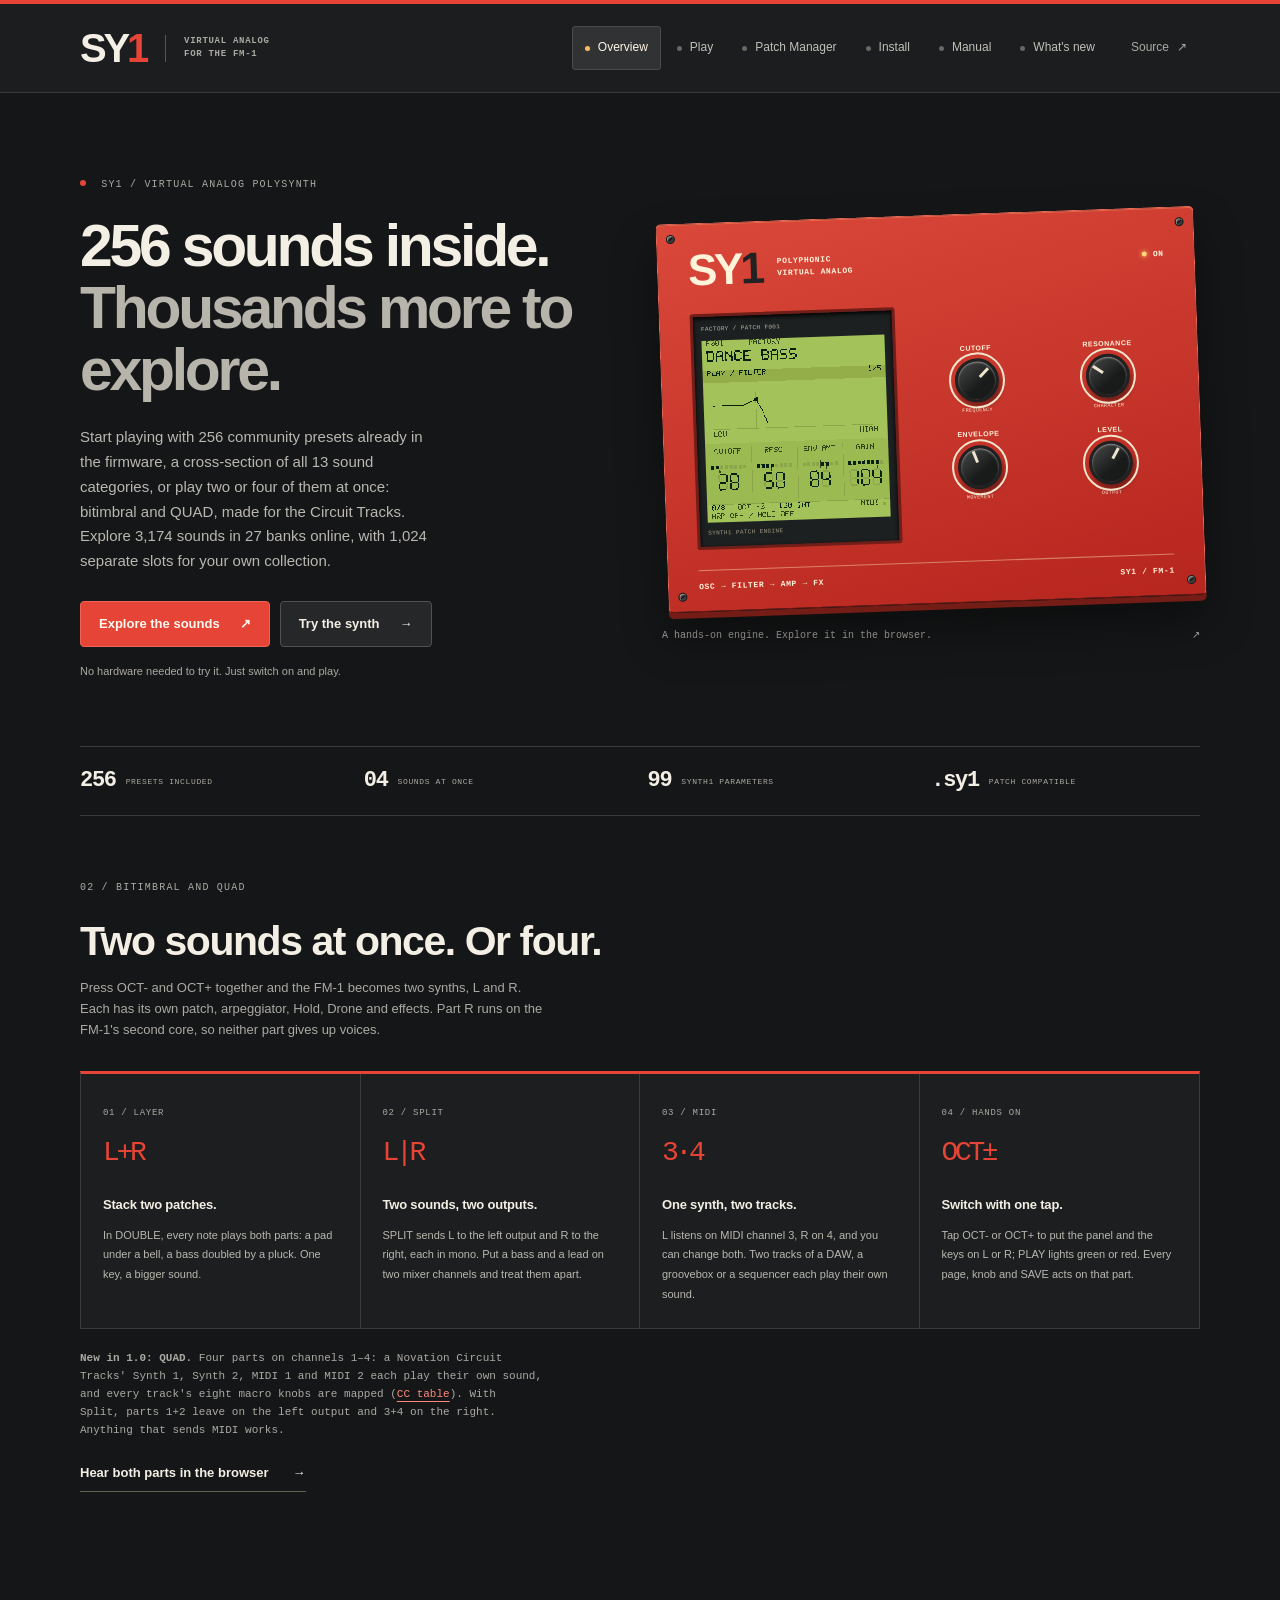
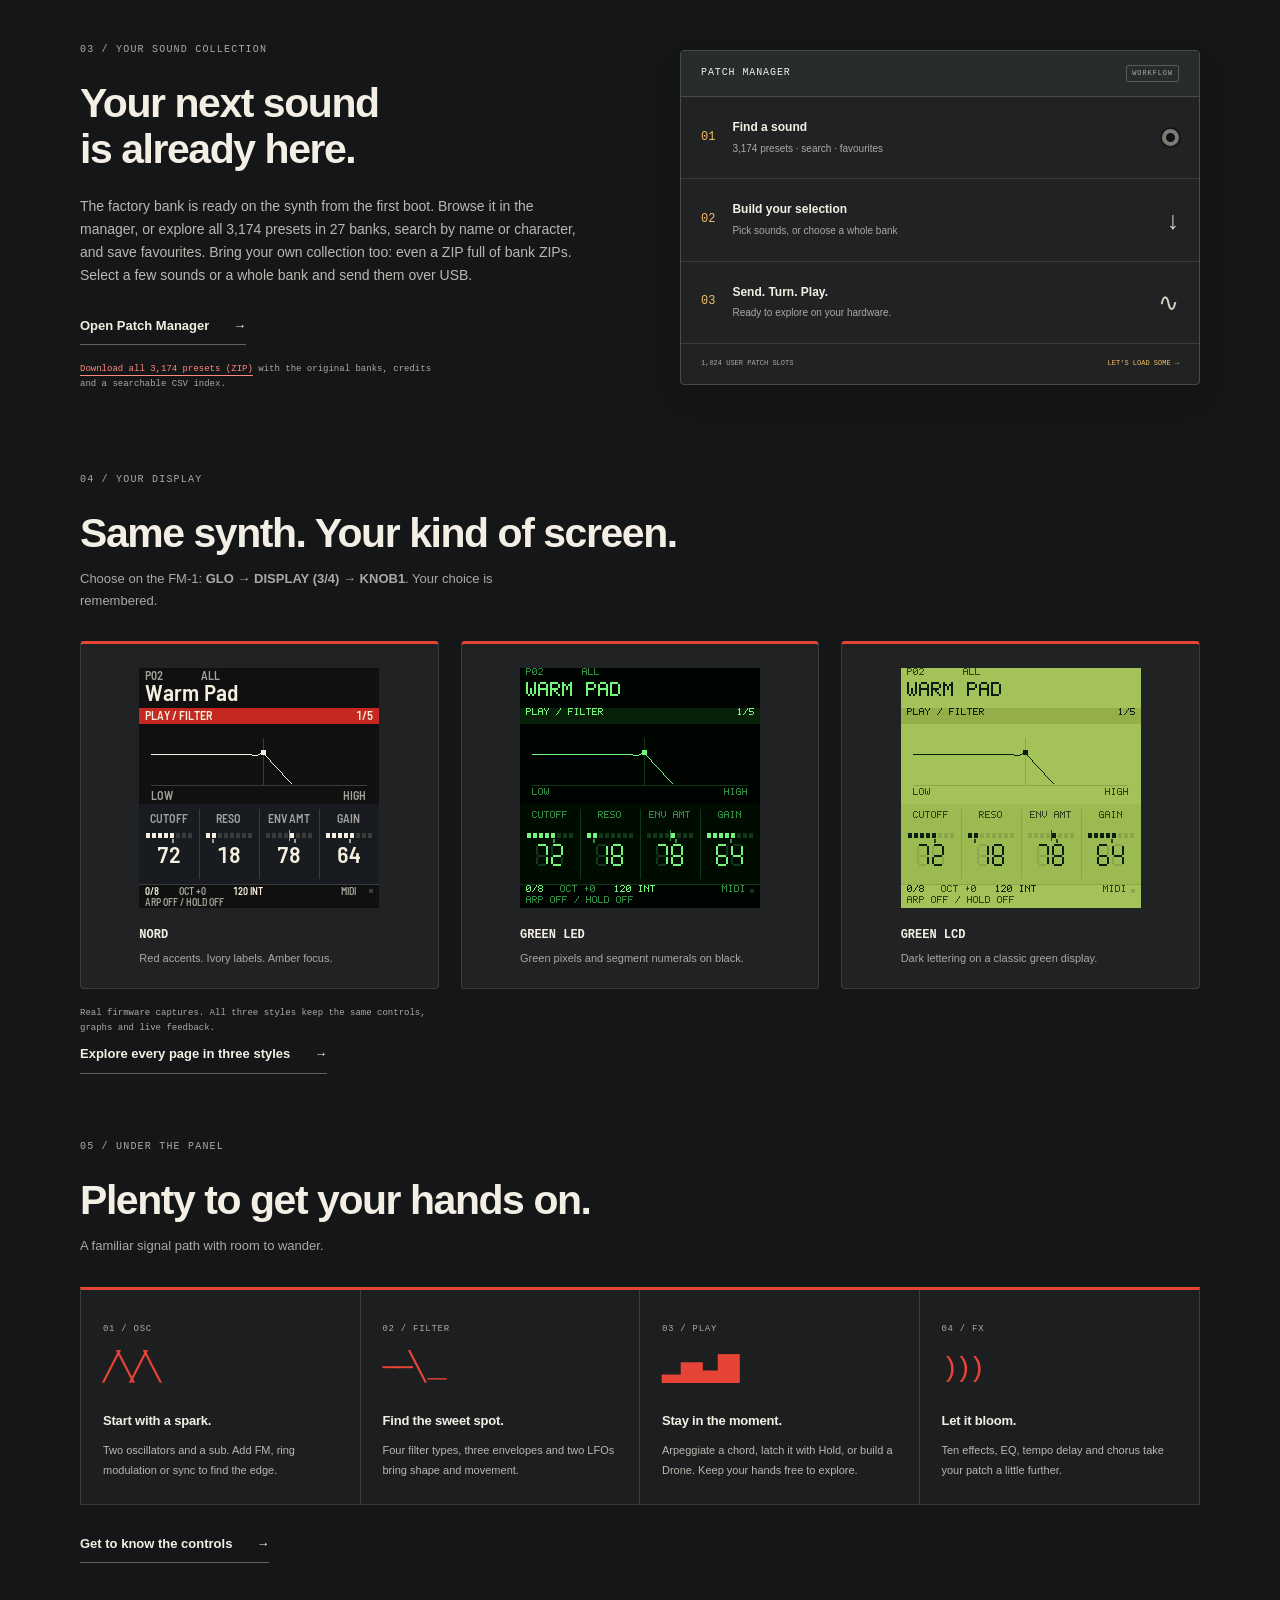
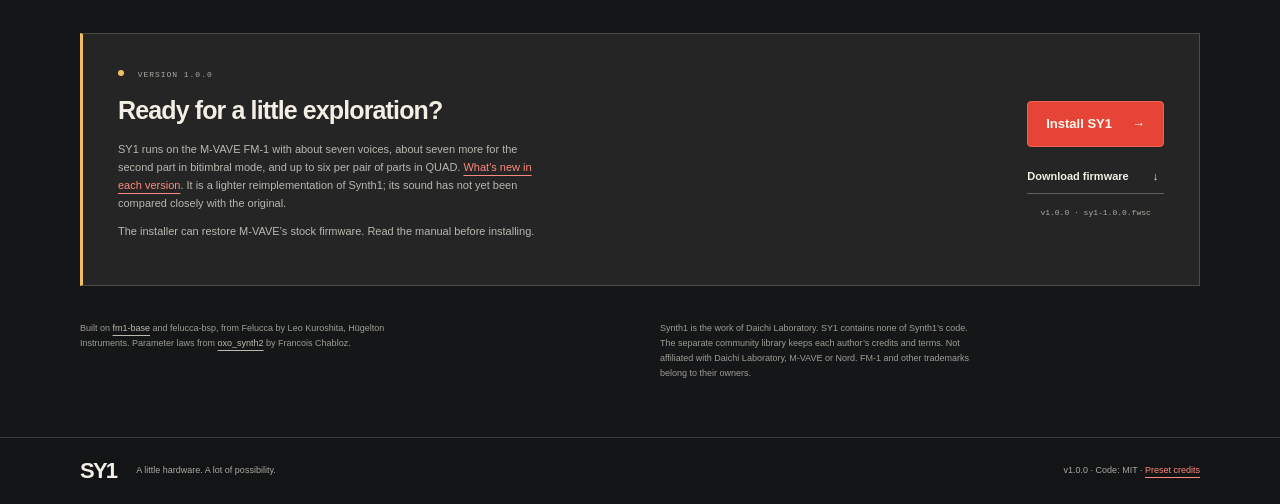
==== commit 4a3a25b1: "Site for SY1 1.0.0 (from abe0d0b)" ====
--- a/index.html
+++ b/index.html
@@ -9,13 +9,13 @@
 </head>
 <body data-site-page="home">
 <a class="site-skip" href="#content">Skip to content</a>
-<header class="site-header"><div class="site-header-inner"><a class="site-brand" href="./" aria-label="SY1 home">SY<span>1</span><span class="brand-caption">VIRTUAL ANALOG<br>FOR THE FM-1</span></a><nav class="site-nav" aria-label="Main navigation"><a href="./" aria-current="page"><span class="nav-led" aria-hidden="true"></span>Overview</a><a href="emu/"><span class="nav-led" aria-hidden="true"></span>Play</a><a href="manager/" target="_blank" rel="noopener"><span class="nav-led" aria-hidden="true"></span>Patch Manager</a><a href="install/"><span class="nav-led" aria-hidden="true"></span>Install</a><a href="manual/"><span class="nav-led" aria-hidden="true"></span>Manual</a><a href="https://github.com/fenderberg/fm1-sy1" class="source-link">Source <span aria-hidden="true">↗</span></a></nav></div></header>
+<header class="site-header"><div class="site-header-inner"><a class="site-brand" href="./" aria-label="SY1 home">SY<span>1</span><span class="brand-caption">VIRTUAL ANALOG<br>FOR THE FM-1</span></a><nav class="site-nav" aria-label="Main navigation"><a href="./" aria-current="page"><span class="nav-led" aria-hidden="true"></span>Overview</a><a href="emu/"><span class="nav-led" aria-hidden="true"></span>Play</a><a href="manager/" target="_blank" rel="noopener"><span class="nav-led" aria-hidden="true"></span>Patch Manager</a><a href="install/"><span class="nav-led" aria-hidden="true"></span>Install</a><a href="manual/"><span class="nav-led" aria-hidden="true"></span>Manual</a><a href="news/"><span class="nav-led" aria-hidden="true"></span>What's new</a><a href="https://github.com/fenderberg/fm1-sy1" class="source-link">Source <span aria-hidden="true">↗</span></a></nav></div></header>
 <main id="content" tabindex="-1">
   <section class="hero">
     <div class="hero-copy">
       <p class="eyebrow"><span class="signal-led" aria-hidden="true"></span> SY1 / VIRTUAL ANALOG POLYSYNTH</p>
       <h1>256 sounds inside.<br><span>Thousands more to explore.</span></h1>
-      <p class="hero-lede">Start playing with 256 community presets already in the firmware, a cross-section of all 13 sound categories, or play two of them at once in bitimbral mode. Explore 3,174 sounds in 27 banks online, with 1,024 separate slots for your own collection.</p>
+      <p class="hero-lede">Start playing with 256 community presets already in the firmware, a cross-section of all 13 sound categories, or play two or four of them at once: bitimbral and QUAD, made for the Circuit Tracks. Explore 3,174 sounds in 27 banks online, with 1,024 separate slots for your own collection.</p>
       <div class="hero-actions"><a class="button primary" href="manager/" target="_blank" rel="noopener">Explore the sounds <span aria-hidden="true">↗</span></a><a class="button secondary" href="emu/">Try the synth <span aria-hidden="true">→</span></a></div>
       <p class="hero-note">No hardware needed to try it. Just switch on and play.</p>
     </div>
@@ -38,17 +38,17 @@
     </a>
   </section>
 
-  <div class="spec-strip" aria-label="Synthesizer features"><span><b>256</b> PRESETS INCLUDED</span><span><b>02</b> SOUNDS AT ONCE</span><span><b>99</b> SYNTH1 PARAMETERS</span><span><b>.sy1</b> PATCH COMPATIBLE</span></div>
+  <div class="spec-strip" aria-label="Synthesizer features"><span><b>256</b> PRESETS INCLUDED</span><span><b>04</b> SOUNDS AT ONCE</span><span><b>99</b> SYNTH1 PARAMETERS</span><span><b>.sy1</b> PATCH COMPATIBLE</span></div>
 
   <section class="sound-section bitimbral-section" aria-labelledby="bi-title">
-    <div class="section-heading"><p class="eyebrow">02 / BITIMBRAL</p><h2 id="bi-title">Two sounds at once.</h2><p>Press OCT- and OCT+ together and the FM-1 becomes two synths, L and R. Each has its own patch, arpeggiator, Hold, Drone and effects. Part R runs on the FM-1's second core, so neither part gives up voices.</p></div>
+    <div class="section-heading"><p class="eyebrow">02 / BITIMBRAL AND QUAD</p><h2 id="bi-title">Two sounds at once. Or four.</h2><p>Press OCT- and OCT+ together and the FM-1 becomes two synths, L and R. Each has its own patch, arpeggiator, Hold, Drone and effects. Part R runs on the FM-1's second core, so neither part gives up voices.</p></div>
     <div class="signal-path">
       <article><span class="module-number">01 / LAYER</span><span class="module-symbol" aria-hidden="true">L+R</span><h3>Stack two patches.</h3><p>In DOUBLE, every note plays both parts: a pad under a bell, a bass doubled by a pluck. One key, a bigger sound.</p></article>
       <article><span class="module-number">02 / SPLIT</span><span class="module-symbol" aria-hidden="true">L|R</span><h3>Two sounds, two outputs.</h3><p>SPLIT sends L to the left output and R to the right, each in mono. Put a bass and a lead on two mixer channels and treat them apart.</p></article>
       <article><span class="module-number">03 / MIDI</span><span class="module-symbol" aria-hidden="true">3·4</span><h3>One synth, two tracks.</h3><p>L listens on MIDI channel 3, R on 4, and you can change both. Two tracks of a DAW, a groovebox or a sequencer each play their own sound.</p></article>
       <article><span class="module-number">04 / HANDS ON</span><span class="module-symbol" aria-hidden="true">OCT±</span><h3>Switch with one tap.</h3><p>Tap OCT- or OCT+ to put the panel and the keys on L or R; PLAY lights green or red. Every page, knob and SAVE acts on that part.</p></article>
     </div>
-    <p class="micro-note">Own a Novation Circuit Tracks? Its two MIDI tracks and its eight macro knobs map straight onto the two parts. Anything that sends MIDI works.</p>
+    <p class="micro-note"><strong>New in 1.0: QUAD.</strong> Four parts on channels 1–4: a Novation Circuit Tracks' Synth 1, Synth 2, MIDI 1 and MIDI 2 each play their own sound, and every track's eight macro knobs are mapped (<a href="manual/#the-circuit-s-macro-knobs-midi-cc-values">CC table</a>). With Split, parts 1+2 leave on the left output and 3+4 on the right. Anything that sends MIDI works.</p>
     <a class="text-link" href="emu/">Hear both parts in the browser <span aria-hidden="true">→</span></a>
   </section>
 
@@ -86,11 +86,11 @@
   </section>
 
   <section class="release-section" aria-labelledby="release-title">
-    <div><p class="eyebrow"><span class="signal-led amber" aria-hidden="true"></span> VERSION 0.5.0 / EARLY RELEASE</p><h2 id="release-title">Ready for a little exploration?</h2><p>SY1 runs on the M-VAVE FM-1 with about seven voices, and about seven more for the second part in bitimbral mode. It is a lighter reimplementation of Synth1; its sound has not yet been compared closely with the original.</p><p>The installer can restore M-VAVE’s stock firmware. Read the manual before installing.</p></div>
-    <div class="release-actions"><a class="button primary" href="install/">Install SY1 <span aria-hidden="true">→</span></a><a class="text-link" href="firmware/sy1-0.5.0.fwsc" download>Download firmware <span aria-hidden="true">↓</span></a><span class="micro-note">v0.5.0 · sy1-0.5.0.fwsc</span></div>
+    <div><p class="eyebrow"><span class="signal-led amber" aria-hidden="true"></span> VERSION 1.0.0</p><h2 id="release-title">Ready for a little exploration?</h2><p>SY1 runs on the M-VAVE FM-1 with about seven voices, about seven more for the second part in bitimbral mode, and up to six per pair of parts in QUAD. <a href="news/">What's new in each version</a>. It is a lighter reimplementation of Synth1; its sound has not yet been compared closely with the original.</p><p>The installer can restore M-VAVE’s stock firmware. Read the manual before installing.</p></div>
+    <div class="release-actions"><a class="button primary" href="install/">Install SY1 <span aria-hidden="true">→</span></a><a class="text-link" href="firmware/sy1-1.0.0.fwsc" download>Download firmware <span aria-hidden="true">↓</span></a><span class="micro-note">v1.0.0 · sy1-1.0.0.fwsc</span></div>
   </section>
   <div class="credits"><p>Built on <a href="https://github.com/charlesvestal/fm1-base">fm1-base</a> and felucca-bsp, from Felucca by Leo Kuroshita, Hügelton Instruments. Parameter laws from <a href="https://github.com/chab/oxo_synth2">oxo_synth2</a> by Francois Chabloz.</p><p>Synth1 is the work of Daichi Laboratory. SY1 contains none of Synth1’s code. The separate community library keeps each author’s credits and terms. Not affiliated with Daichi Laboratory, M-VAVE or Nord. FM-1 and other trademarks belong to their owners.</p></div>
 </main>
-<footer class="site-footer"><div><a class="footer-wordmark" href="./">SY1</a><span>A little hardware. A lot of possibility.</span></div><p>v0.5.0 · Code: MIT · <a href="library/CREDITS.md">Preset credits</a></p></footer>
+<footer class="site-footer"><div><a class="footer-wordmark" href="./">SY1</a><span>A little hardware. A lot of possibility.</span></div><p>v1.0.0 · Code: MIT · <a href="library/CREDITS.md">Preset credits</a></p></footer>
 </body>
 </html>
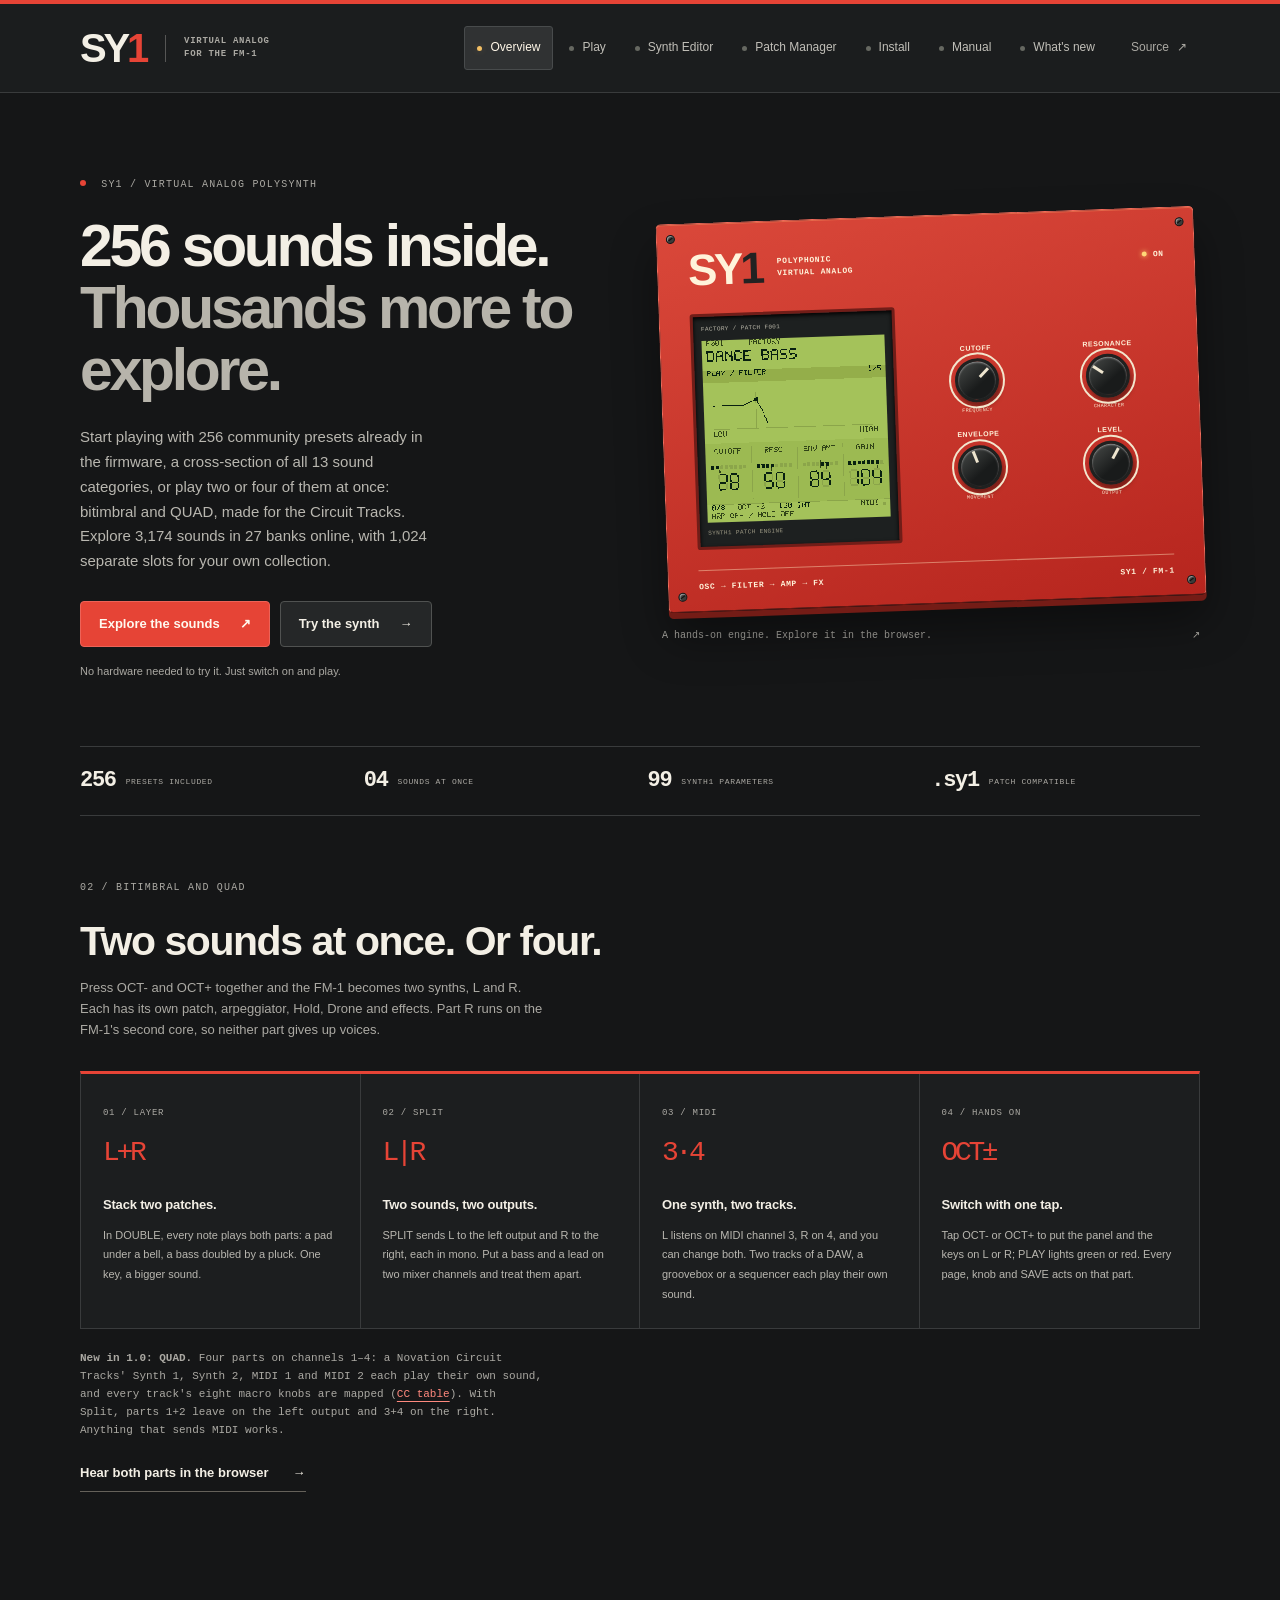
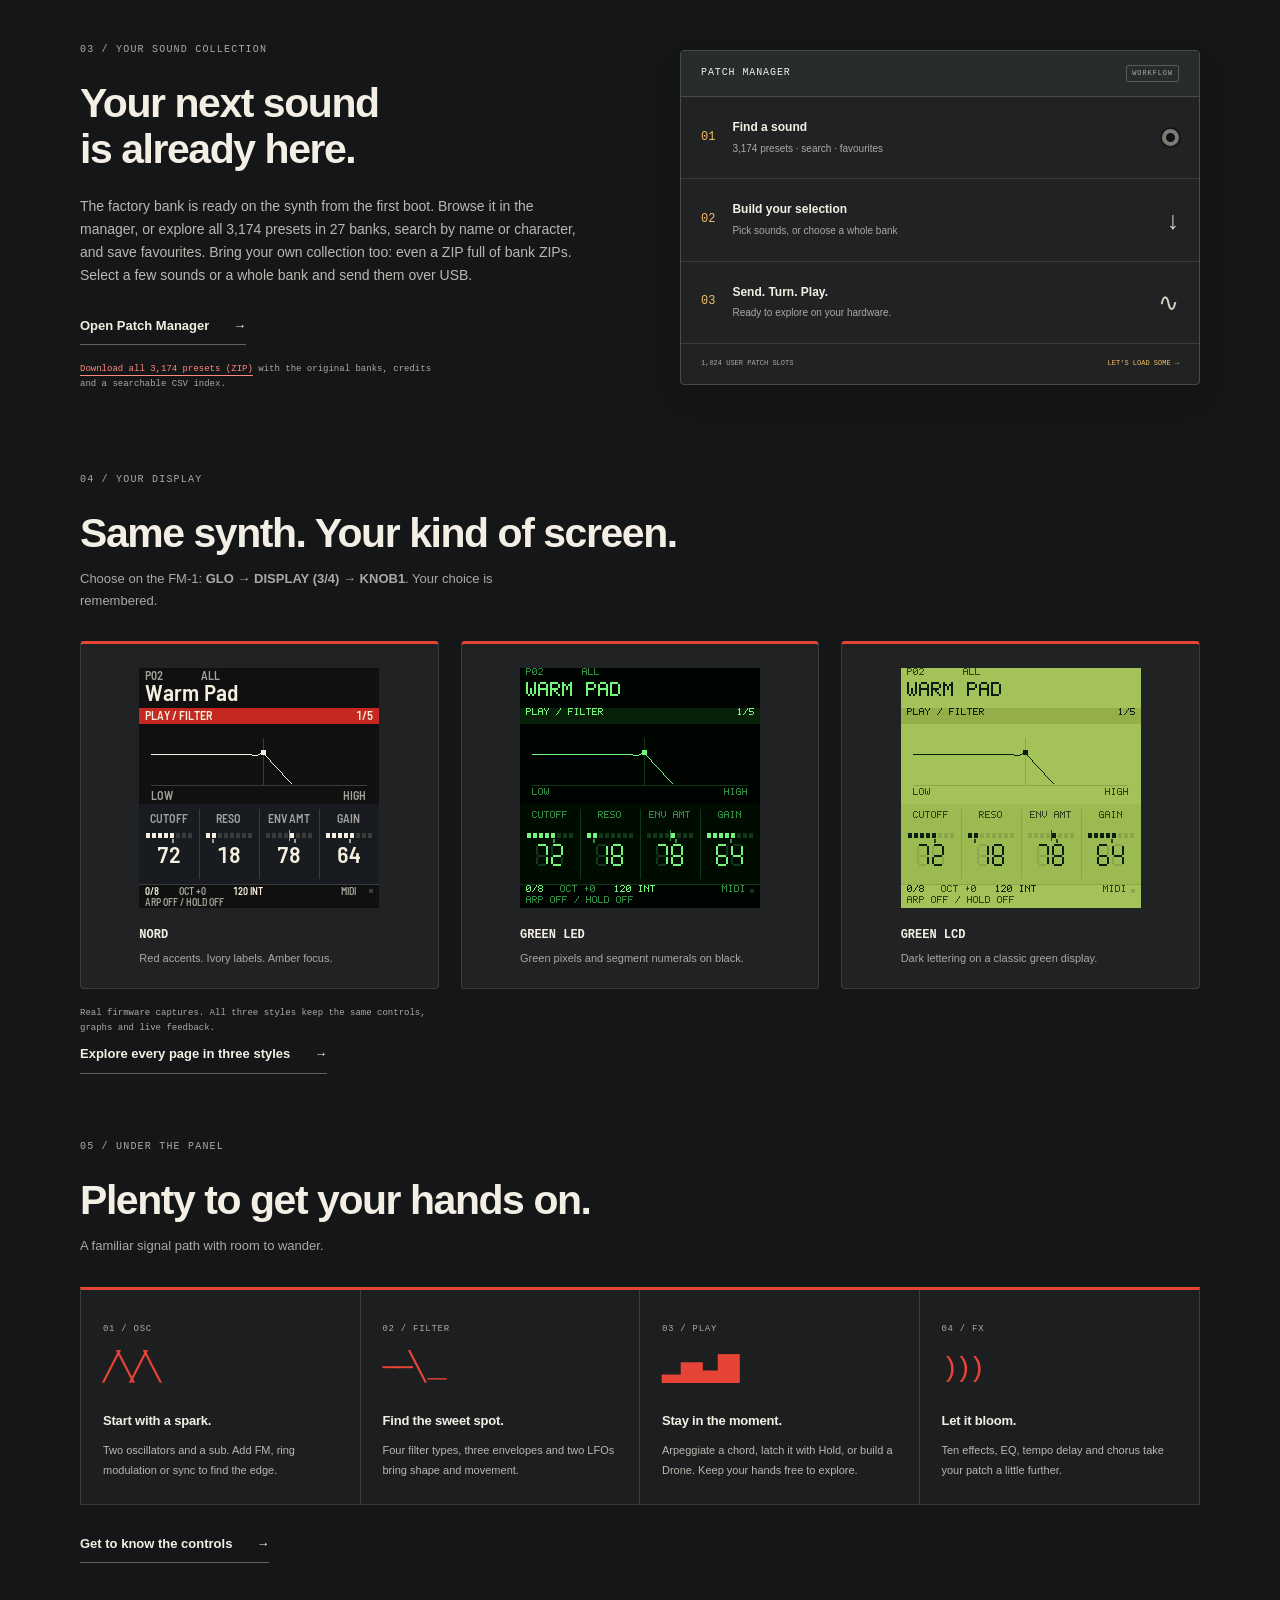
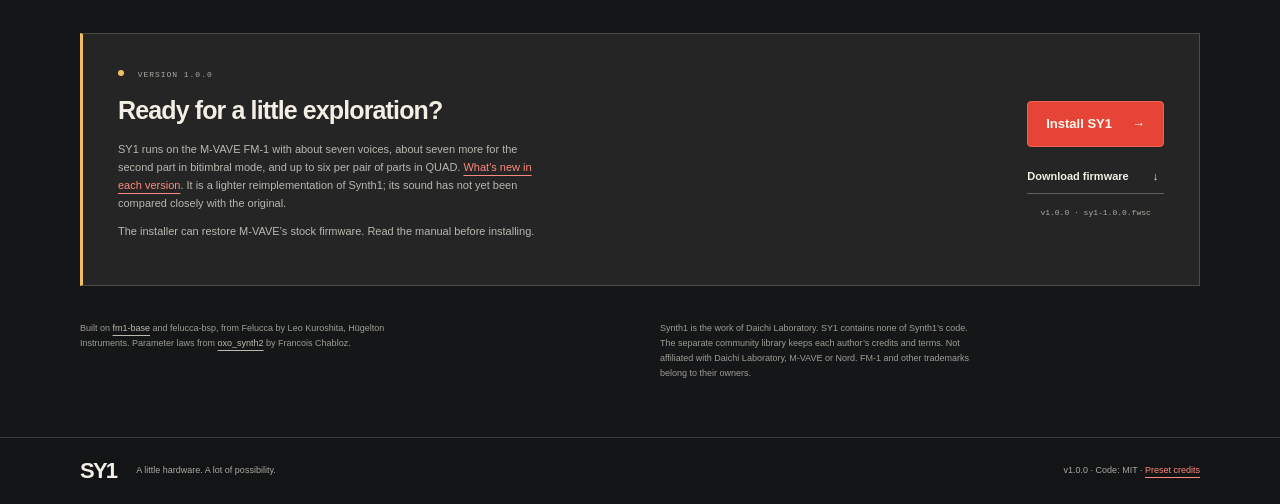
==== commit 43060774: "Publish the Synth Editor and Patch Manager links" ====
--- a/index.html
+++ b/index.html
@@ -9,7 +9,7 @@
 </head>
 <body data-site-page="home">
 <a class="site-skip" href="#content">Skip to content</a>
-<header class="site-header"><div class="site-header-inner"><a class="site-brand" href="./" aria-label="SY1 home">SY<span>1</span><span class="brand-caption">VIRTUAL ANALOG<br>FOR THE FM-1</span></a><nav class="site-nav" aria-label="Main navigation"><a href="./" aria-current="page"><span class="nav-led" aria-hidden="true"></span>Overview</a><a href="emu/"><span class="nav-led" aria-hidden="true"></span>Play</a><a href="manager/" target="_blank" rel="noopener"><span class="nav-led" aria-hidden="true"></span>Patch Manager</a><a href="install/"><span class="nav-led" aria-hidden="true"></span>Install</a><a href="manual/"><span class="nav-led" aria-hidden="true"></span>Manual</a><a href="news/"><span class="nav-led" aria-hidden="true"></span>What's new</a><a href="https://github.com/fenderberg/fm1-sy1" class="source-link">Source <span aria-hidden="true">↗</span></a></nav></div></header>
+<header class="site-header"><div class="site-header-inner"><a class="site-brand" href="./" aria-label="SY1 home">SY<span>1</span><span class="brand-caption">VIRTUAL ANALOG<br>FOR THE FM-1</span></a><nav class="site-nav" aria-label="Main navigation"><a href="./" aria-current="page"><span class="nav-led" aria-hidden="true"></span>Overview</a><a href="emu/"><span class="nav-led" aria-hidden="true"></span>Play</a><a href="editor/"><span class="nav-led" aria-hidden="true"></span>Synth Editor</a><a href="manager/" target="_blank" rel="noopener"><span class="nav-led" aria-hidden="true"></span>Patch Manager</a><a href="install/"><span class="nav-led" aria-hidden="true"></span>Install</a><a href="manual/"><span class="nav-led" aria-hidden="true"></span>Manual</a><a href="news/"><span class="nav-led" aria-hidden="true"></span>What's new</a><a href="https://github.com/fenderberg/fm1-sy1" class="source-link">Source <span aria-hidden="true">↗</span></a></nav></div></header>
 <main id="content" tabindex="-1">
   <section class="hero">
     <div class="hero-copy">
